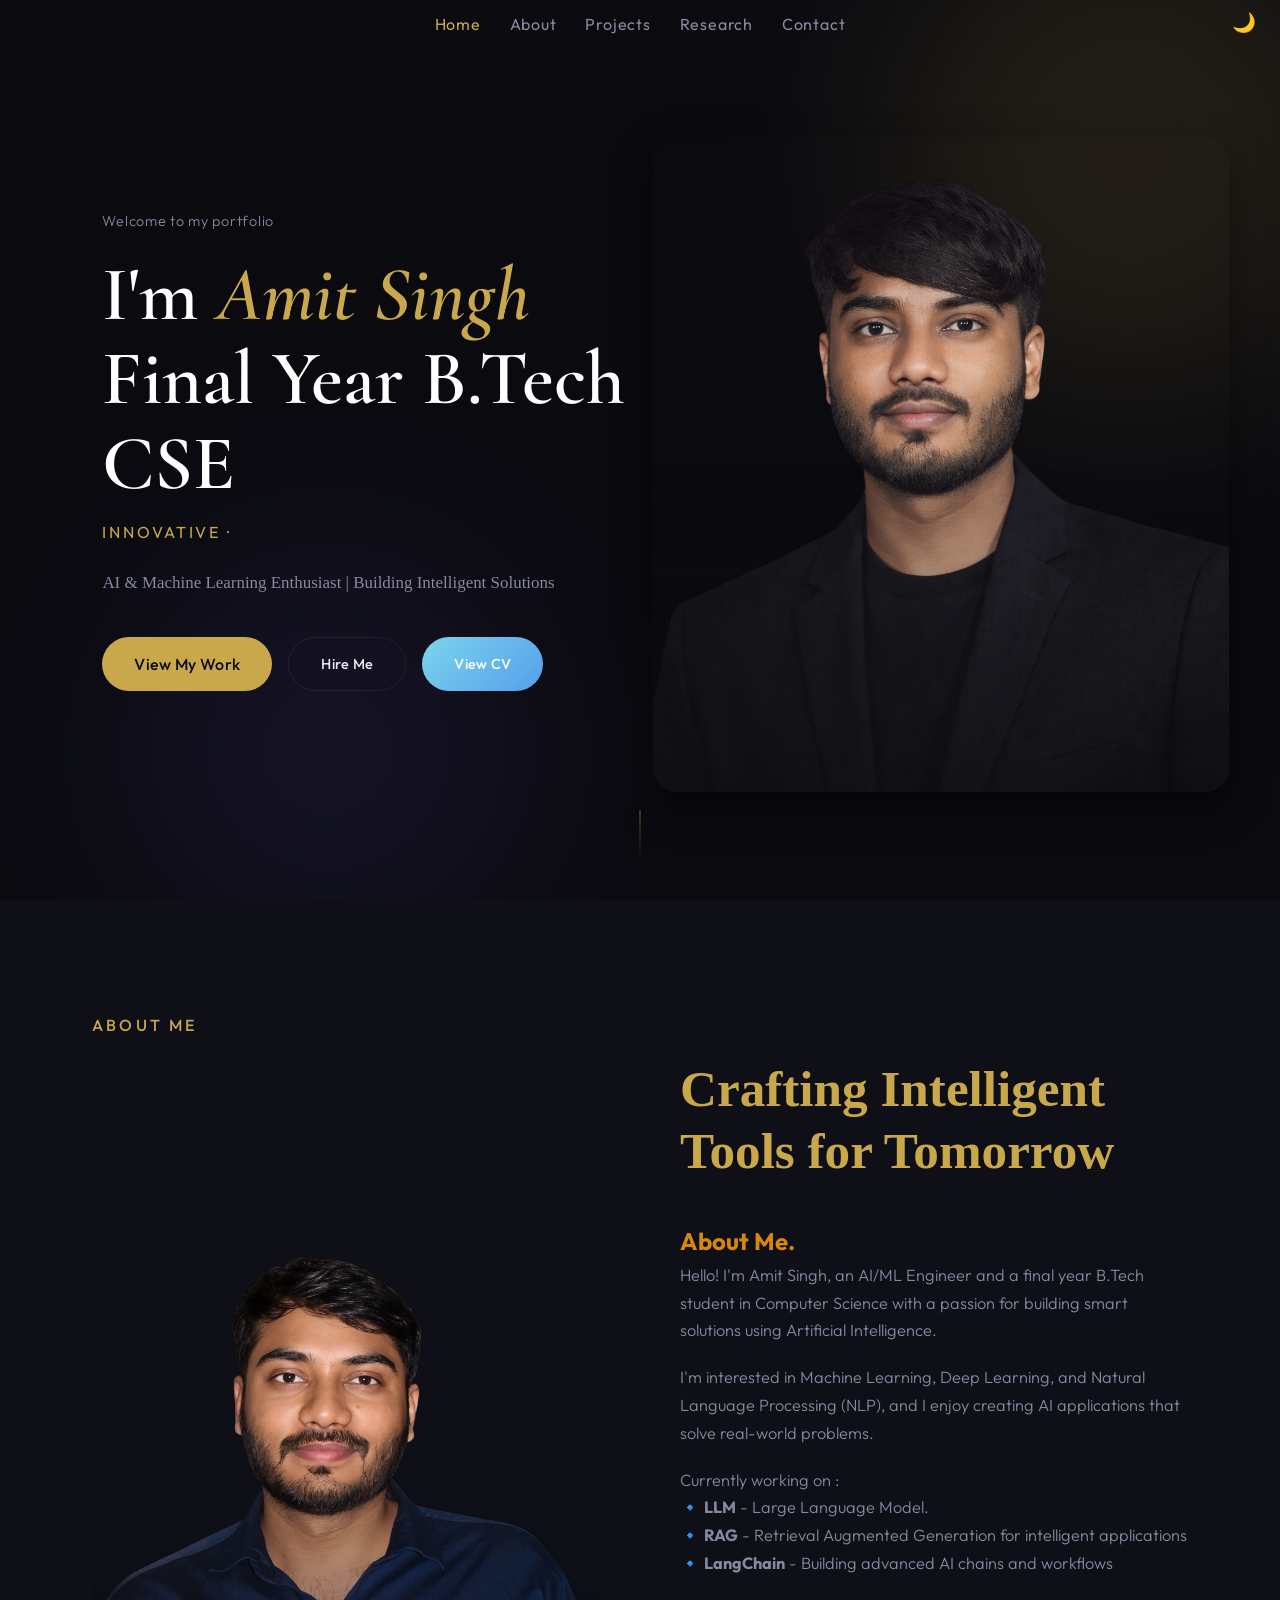
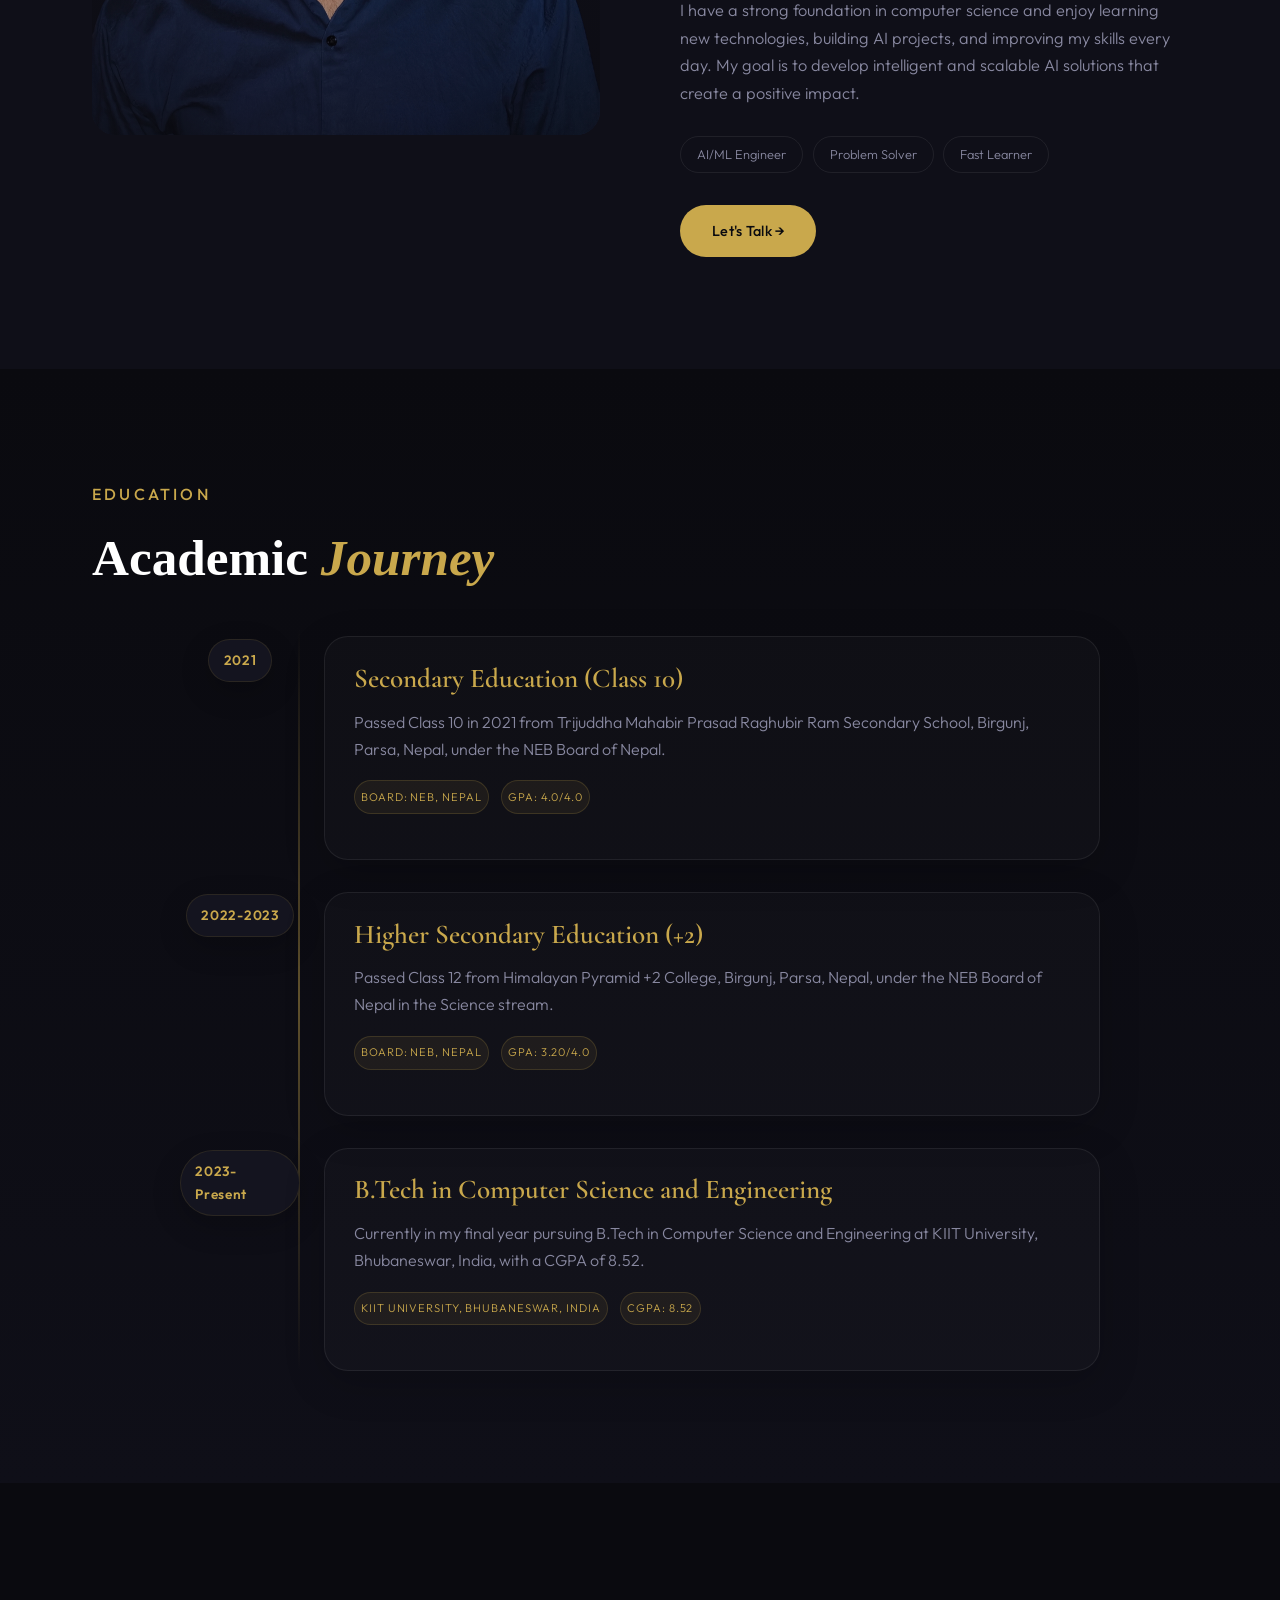
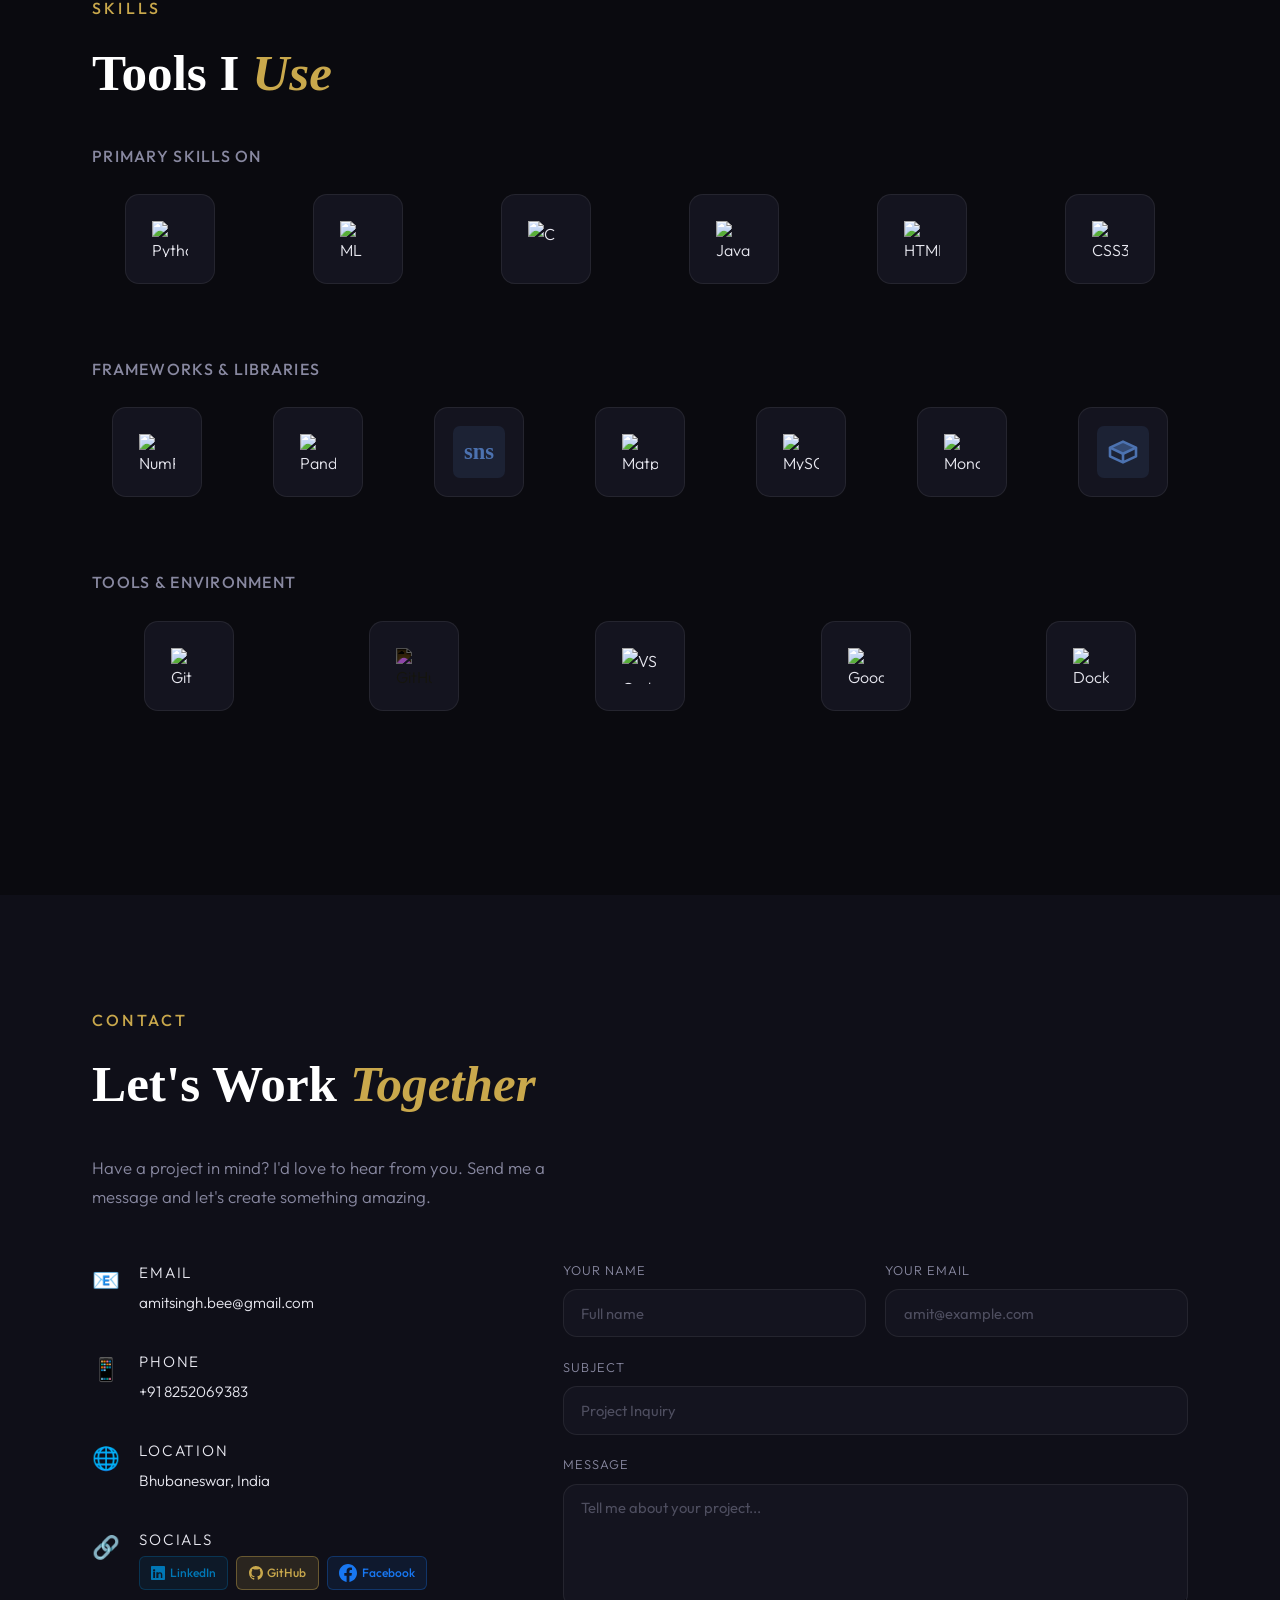
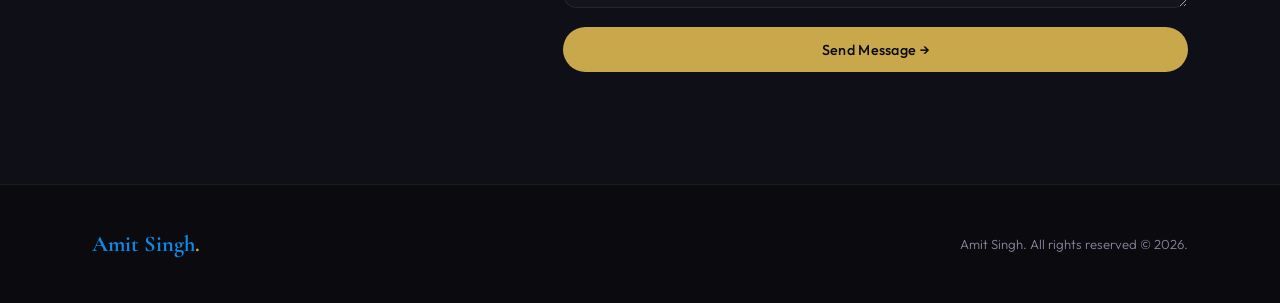
==== amit portfolio/index.html @ c9a2771e "first commit" ====
<!DOCTYPE html>
<html lang="en">

<head>
  <meta charset="UTF-8" />
  <meta name="viewport" content="width=device-width, initial-scale=1.0" />
  <title>Amit Singh — Portfolio</title>
  <link rel="stylesheet" href="style.css" />
  <link
    href="https://fonts.googleapis.com/css2?family=Cormorant+Garamond:wght@300;400;600;700&family=Outfit:wght@300;400;500;600&display=swap"
    rel="stylesheet" />
</head>

<body>

  <!-- ───── NAV ───── -->
  <nav class="nav" id="nav">
    <div class="container nav__container">

      <ul class="nav__links">
        <li><a href="#home">Home</a></li>
        <li class="nav__dropdown">
          <a href="#about">About</a>
          <ul class="nav__submenu">
            <li><a href="#about">About</a></li>
            <li><a href="#education">Education</a></li>
            <li><a href="#skills">Skills</a></li>
          </ul>
        </li>
        <li class="nav__dropdown">
          <a href="#projects">Projects</a>
          <ul class="nav__submenu">
            <li><a href="minor-projects.html">Minor Projects</a></li>
            <li><a href="major-projects.html">Major Projects</a></li>
          </ul>
        </li>
        <li class="nav__dropdown">
          <a href="research.html">Research</a>
          <ul class="nav__submenu">
            <li><a href="research.html">Research</a></li>
            <li><a href="certificate.html">Achievements</a></li>
          </ul>
        </li>
        <li><a href="#contact">Contact</a></li>
      </ul>
      <button class="theme-toggle" id="themeToggle" title="Toggle dark/light mode">🌙</button>
      <div class="nav__hamburger" id="hamburger">
        <span></span><span></span><span></span>
      </div>
    </div>
  </nav>

  <!-- ───── HERO ───── -->
  <section class="hero" id="home">
    <div class="hero__bg">
      <div class="orb orb--1"></div>
      <div class="orb orb--2"></div>
      <div class="grid-lines"></div>
    </div>
    <div class="hero__image-wrap">
      <div class="hero__image-frame">
        <img src="./assets/images/image1-Photoroom.png" alt="Amit Singh" class="hero__img" />
      </div>
    </div>
    <div class="hero__content">
      <p class="hero__eyebrow"> Welcome to my portfolio</p>
      <h1 class="hero__title">
        I'm <span class="highlight">Amit Singh</span><br />
        Final Year B.Tech CSE
      </h1>
      <p class="hero__sub">Designer · Developer</p>
      <p class="hero__desc">
        AI & Machine Learning Enthusiast | Building Intelligent Solutions
      </p>
      <div class="hero__actions">
        <button onclick="document.getElementById('workModal').style.display='flex'" class="btn btn--primary" style="font-family: inherit; font-size: 1rem;">View My Work</button>
        <a href="#contact" class="btn btn--outline">Hire Me</a>
        <button onclick="document.getElementById('cvModal').style.display='block'" class="btn btn--secondary">View
          CV</button>
      </div>
    </div>

    <a href="#about" class="scroll-hint">
      <span></span>
      <div class="scroll-line"></div>
    </a>
  </section>

  <!-- ───── ABOUT ───── -->
  <section class="about section" id="about">
    <div class="container">
      <div class="section-label">About Me</div>
      <div class="about__grid">
        <div class="about__visual">
          <div class="about__img-wrap">
            <img src="./assets/images/IMG_20260408_001430.jpg-Photoroom.png" alt="About" />
            <div class="about__img-overlay"></div>
          </div>
          <!-- <div class="about__exp-card">
            <span class="exp-num">5+</span>
            <span class="exp-text">Years of<br/>Experience</span>
          </div>-->
        </div>
        <div class="about__content">
          <h2 class="section-title" style="color: var(--gold);">Crafting Intelligent Tools for Tomorrow</em></h2>
          <h2 class="section-titles" style="color:rgb(215, 136, 10);">About Me.</h2>
          <p>Hello! I'm Amit Singh, an AI/ML Engineer and a final year B.Tech student in Computer Science with a passion for building smart
            solutions using Artificial Intelligence.
          </p>
          <p>I'm interested in Machine Learning, Deep Learning, and Natural Language Processing (NLP), and I enjoy
            creating AI applications that solve real-world problems.
          </p>
          <p>Currently working on :
            <br />🔹 <strong>LLM</strong> - Large Language Model.
            <br />🔹 <strong>RAG</strong> - Retrieval Augmented Generation for intelligent applications
            <br />🔹 <strong>LangChain</strong> - Building advanced AI chains and workflows
          </p>
          <p>I have a strong foundation in computer science and enjoy learning new technologies, building AI projects,
            and improving my skills every day. My goal is to develop intelligent and scalable AI solutions that create a
            positive impact.</p>
          <div class="about__tags">
            <span class="tag">AI/ML Engineer</span>
            <span class="tag">Problem Solver</span>
            <span class="tag">Fast Learner</span>
          </div>
          <a href="#contact" class="btn btn--primary">Let's Talk →</a>
        </div>
      </div>
    </div>
  </section>

  <!-- ───── EDUCATION ───── -->
  <section class="education section" id="education">
    <div class="container">
      <div class="section-label">Education</div>
      <h2 class="section-title">Academic <em>Journey</em></h2>
      <div class="education__timeline">
        <article class="education-item reveal">
          <div class="education-item__node">
            <span>2021</span>
          </div>
          <div class="education-card">
            <h3>Secondary Education (Class 10)</h3>
            <p>Passed Class 10 in 2021 from Trijuddha Mahabir Prasad Raghubir Ram Secondary School, Birgunj, Parsa,
              Nepal, under the NEB Board of Nepal.</p>
            <div class="education-card__meta">
              <span>Board: NEB, Nepal</span>
              <span>GPA: 4.0/4.0</span>
            </div>

          </div>
        </article>

        <article class="education-item reveal">
          <div class="education-item__node">
            <span>2022-2023</span>
          </div>
          <div class="education-card">
            <h3>Higher Secondary Education (+2)</h3>
            <p>Passed Class 12 from Himalayan Pyramid +2 College, Birgunj, Parsa, Nepal, under the NEB Board of Nepal in
              the Science stream.</p>
            <div class="education-card__meta">
              <span>Board: NEB, Nepal</span>
              <span>GPA: 3.20/4.0</span>
            </div>

          </div>
        </article>

        <article class="education-item reveal">
          <div class="education-item__node">
            <span>2023-Present</span>
          </div>
          <div class="education-card">
            <h3>B.Tech in Computer Science and Engineering</h3>
            <p>Currently in my final year pursuing B.Tech in Computer Science and Engineering at KIIT University, Bhubaneswar, India,
              with a CGPA of 8.52.</p>
            <div class="education-card__meta">
              <span>KIIT University, Bhubaneswar, India</span>
              <span>CGPA: 8.52</span>
            </div>

          </div>
        </article>
      </div>
    </div>
  </section>
  <!-- ───── SKILLS ───── -->
  <section class="skills section" id="skills">
    <div class="container">
      <div class="section-label">Skills</div>
      <h2 class="section-title tools-title">Tools I <em>Use</em></h2>

      <!-- PRIMARY SKILLS -->
      <div class="skills-block">
        <div class="skills-block__label">Primary Skills On</div>
        <div class="tools-grid">

          <div class="tool-icon-card" data-tooltip="Python">
            <img src="https://cdn.jsdelivr.net/gh/devicons/devicon/icons/python/python-original.svg" alt="Python" />
          </div>

          <div class="tool-icon-card" data-tooltip="Machine Learning">
            <img src="https://cdn.jsdelivr.net/gh/devicons/devicon/icons/tensorflow/tensorflow-original.svg" alt="ML" />
          </div>

          <div class="tool-icon-card" data-tooltip="C Language">
            <img src="https://cdn.jsdelivr.net/gh/devicons/devicon/icons/c/c-original.svg" alt="C" />
          </div>

          <div class="tool-icon-card" data-tooltip="Java">
            <img src="https://cdn.jsdelivr.net/gh/devicons/devicon/icons/java/java-original.svg" alt="Java" />
          </div>

          <div class="tool-icon-card" data-tooltip="HTML5">
            <img src="https://cdn.jsdelivr.net/gh/devicons/devicon/icons/html5/html5-original.svg" alt="HTML5" />
          </div>

          <div class="tool-icon-card" data-tooltip="CSS3">
            <img src="https://cdn.jsdelivr.net/gh/devicons/devicon/icons/css3/css3-original.svg" alt="CSS3" />
          </div>



        </div>
      </div>

      <!-- FRAMEWORKS -->
      <div class="skills-block">
        <div class="skills-block__label">Frameworks &amp; Libraries</div>
        <div class="tools-grid">

          <div class="tool-icon-card" data-tooltip="NumPy">
            <img src="https://cdn.jsdelivr.net/gh/devicons/devicon/icons/numpy/numpy-original.svg" alt="NumPy" />
          </div>

          <div class="tool-icon-card" data-tooltip="Pandas">
            <img src="https://cdn.jsdelivr.net/gh/devicons/devicon/icons/pandas/pandas-original.svg" alt="Pandas" />
          </div>

          <div class="tool-icon-card" data-tooltip="Seaborn">
            <svg viewBox="0 0 60 60" xmlns="http://www.w3.org/2000/svg" width="52" height="52">
              <rect width="60" height="60" rx="8" fill="#4c72b0" opacity="0.15" />
              <text x="50%" y="54%" dominant-baseline="middle" text-anchor="middle" font-size="26"
                font-family="Georgia,serif" fill="#4c72b0" font-weight="bold">sns</text>
            </svg>
          </div>

          <div class="tool-icon-card" data-tooltip="Matplotlib">
            <img src="https://upload.wikimedia.org/wikipedia/commons/8/84/Matplotlib_icon.svg" alt="Matplotlib" />
          </div>

          <div class="tool-icon-card" data-tooltip="MySQL">
            <img src="https://cdn.jsdelivr.net/gh/devicons/devicon/icons/mysql/mysql-original.svg" alt="MySQL" />
          </div>

          <div class="tool-icon-card" data-tooltip="MongoDB">
            <img src="https://cdn.jsdelivr.net/gh/devicons/devicon/icons/mongodb/mongodb-original.svg" alt="MongoDB" />
          </div>

          <div class="tool-icon-card" data-tooltip="Vector Database">
            <svg viewBox="0 0 60 60" xmlns="http://www.w3.org/2000/svg" width="52" height="52">
              <rect width="60" height="60" rx="8" fill="#4c72b0" opacity="0.15" />
              <path d="M30 18 L45 25 L30 32 L15 25 Z" fill="#4c72b0" opacity="0.5"/>
              <path d="M15 25 L15 35 L30 42 L45 35 L45 25 M30 32 L30 42" stroke="#4c72b0" stroke-width="3" fill="none" stroke-linejoin="round"/>
              <path d="M30 18 L45 25 L30 32 L15 25 Z" stroke="#4c72b0" stroke-width="3" fill="none" stroke-linejoin="round"/>
            </svg>
          </div>

        </div>
      </div>

      <!-- TOOLS -->
      <div class="skills-block">
        <div class="skills-block__label">Tools &amp; Environment</div>
        <div class="tools-grid">

          <div class="tool-icon-card" data-tooltip="Git">
            <img src="https://cdn.jsdelivr.net/gh/devicons/devicon/icons/git/git-original.svg" alt="Git" />
          </div>

          <div class="tool-icon-card" data-tooltip="GitHub">
            <img src="https://cdn.jsdelivr.net/gh/devicons/devicon/icons/github/github-original.svg" alt="GitHub"
              style="filter: invert(1) brightness(0.85);" />
          </div>

          <div class="tool-icon-card" data-tooltip="VS Code">
            <img src="https://cdn.jsdelivr.net/gh/devicons/devicon/icons/vscode/vscode-original.svg" alt="VS Code" />
          </div>

          <div class="tool-icon-card" data-tooltip="Google Colab">
            <img src="https://colab.research.google.com/img/colab_favicon.ico" alt="Google Colab" />
          </div>

          <div class="tool-icon-card" data-tooltip="Docker">
            <img src="https://cdn.jsdelivr.net/gh/devicons/devicon/icons/docker/docker-original.svg" alt="Docker" />
          </div>

        </div>
      </div>

    </div>
  </section>





  <!-- ───── CONTACT ───── -->
  <section class="contact section" id="contact">
    <div class="container">
      <div class="section-label">Contact</div>
      <h2 class="section-title">Let's Work <em>Together</em></h2>
      <p class="contact__desc">Have a project in mind? I'd love to hear from you. Send me a message and let's create
        something amazing.</p>
      <div class="contact__grid">
        <div class="contact__info">
          <div class="contact-item">
            <div class="contact-item__icon">📧</div>
            <div>
              <span class="contact-item__label">Email</span>
              <a href="mailto:amitsingh.bee@gmail.com">amitsingh.bee@gmail.com</a>
            </div>
          </div>
          <div class="contact-item">
            <div class="contact-item__icon">📱</div>
            <div>
              <span class="contact-item__label">Phone</span>
              <a href="tel:+918252069383">+91 8252069383</a>
            </div>
          </div>
          <div class="contact-item">
            <div class="contact-item__icon">🌐</div>
            <div>
              <span class="contact-item__label">Location</span>
              <span>Bhubaneswar, India</span>
            </div>
          </div>
          <div class="contact-item">
            <div class="contact-item__icon">🔗</div>
            <div>
              <span class="contact-item__label">Socials</span>
              <div class="socials" style="display: flex; gap: 0.5rem; flex-wrap: wrap;">
                <a href="https://www.linkedin.com/in/singhamit55" target="_blank"
                  style="display: inline-flex; align-items: center; gap: 0.3rem; padding: 0.35rem 0.7rem; background: rgba(0,119,181,0.1); border: 1px solid rgba(0,119,181,0.3); border-radius: 6px; text-decoration: none; color: #0077b5; transition: 0.3s; font-size: 0.75rem; font-weight: 500;">
                  <svg width="14" height="14" viewBox="0 0 24 24" fill="currentColor">
                    <path
                      d="M20.447 20.452h-3.554v-5.569c0-1.328-.475-2.236-1.986-2.236-1.081 0-1.722.731-2.004 1.438-.103.25-.129.599-.129.949v5.418h-3.554s.047-8.733 0-9.635h3.554v1.366c.427-.658 1.189-1.593 2.894-1.593 2.115 0 3.704 1.385 3.704 4.362v5.5zM5.337 8.855c-1.144 0-1.915-.759-1.915-1.71 0-.955.77-1.71 1.916-1.71 1.144 0 1.915.759 1.915 1.71 0 .955-.771 1.71-1.915 1.71zm1.6 11.597h-3.19V9.817h3.19v10.635zM22.225 0H1.771C.792 0 0 .774 0 1.729v20.542C0 23.227.792 24 1.771 24h20.451C23.2 24 24 23.227 24 22.271V1.729C24 .774 23.2 0 22.225 0z" />
                  </svg>
                  LinkedIn
                </a>
                <a href="https://github.com/singhamit55" target="_blank"
                  style="display: inline-flex; align-items: center; gap: 0.3rem; padding: 0.35rem 0.7rem; background: rgba(201,168,76,0.15); border: 1px solid rgba(201,168,76,0.4); border-radius: 6px; text-decoration: none; color: #c9a84c; transition: 0.3s; font-size: 0.75rem; font-weight: 500;">
                  <svg width="14" height="14" viewBox="0 0 24 24" fill="currentColor">
                    <path
                      d="M12 0c-6.626 0-12 5.373-12 12 0 5.302 3.438 9.8 8.207 11.387.599.111.793-.261.793-.577v-2.234c-3.338.726-4.033-1.416-4.033-1.416-.546-1.387-1.333-1.756-1.333-1.756-1.089-.745.083-.729.083-.729 1.205.084 1.839 1.237 1.839 1.237 1.07 1.834 2.807 1.304 3.492.997.107-.775.418-1.305.762-1.604-2.665-.305-5.467-1.334-5.467-5.931 0-1.311.469-2.381 1.236-3.221-.124-.303-.535-1.524.117-3.176 0 0 1.008-.322 3.301 1.23.957-.266 1.983-.399 3.003-.404 1.02.005 2.047.138 3.006.404 2.291-1.552 3.297-1.23 3.297-1.23.653 1.653.242 2.874.118 3.176.77.84 1.235 1.911 1.235 3.221 0 4.609-2.807 5.624-5.479 5.921.43.372.823 1.102.823 2.222v 3.293c0 .319.192.694.801.576 4.765-1.589 8.199-6.086 8.199-11.386 0-6.627-5.373-12-12-12z" />
                  </svg>
                  GitHub
                </a>
                <a href="https://www.facebook.com/me.singhamit55?rdid=alY0Vua8e0Ipt1TX&share_url=https%3A%2F"
                  target="_blank"
                  style="display: inline-flex; align-items: center; gap: 0.3rem; padding: 0.35rem 0.7rem; background: rgba(24,119,242,0.1); border: 1px solid rgba(24,119,242,0.3); border-radius: 6px; text-decoration: none; color: #1877f2; transition: 0.3s; font-size: 0.75rem; font-weight: 500;">
                  <svg width="18" height="18" viewBox="0 0 24 24" fill="currentColor">
                    <path
                      d="M24 12.073c0-6.627-5.373-12-12-12s-12 5.373-12 12c0 5.99 4.388 10.954 10.125 11.854v-8.385H7.078v-3.47h3.047V9.43c0-3.007 1.792-4.669 4.533-4.669 1.312 0 2.686.235 2.686.235v2.953H15.83c-1.491 0-1.956.925-1.956 1.874v2.25h3.328l-.532 3.47h-2.796v8.385C19.612 23.027 24 18.062 24 12.073z" />
                  </svg>
                  Facebook
                </a>
              </div>
            </div>
          </div>
        </div>
        <form class="contact__form" id="contactForm">
          <div class="form-row">
            <div class="form-group">
              <label for="name">Your Name</label>
              <input type="text" id="name" name="name" placeholder="Full name" required />
            </div>
            <div class="form-group">
              <label for="email">Your Email</label>
              <input type="email" id="email" name="email" placeholder="amit@example.com" required />
            </div>
          </div>
          <div class="form-group">
            <label for="subject">Subject</label>
            <input type="text" id="subject" name="subject" placeholder="Project Inquiry" />
          </div>
          <div class="form-group">
            <label for="message">Message</label>
            <textarea id="message" name="message" rows="5" placeholder="Tell me about your project..."
              required></textarea>
          </div>
          <button type="submit" class="btn btn--primary btn--full">Send Message →</button>
          <input type="hidden" name="to_email" value="amitsingh.bee@gmail.com" />
          <input type="hidden" name="to_name" value="Amit Singh" />
          <div id="formSuccess" class="form-success" style="display:none">✅ Message sent! I'll get back to you soon.
          </div>
        </form>
      </div>
    </div>
  </section>

  <!-- ───── FOOTER ───── -->
  <footer class="footer">
    <div class="container footer__inner">
      <div class="footer__logo">Amit Singh<span class="dot">.</span></div>
      <p>Amit Singh. All rights reserved © 2026.</p>

    </div>
  </footer>



  <!-- ───── CV MODAL ───── -->
  <div id="cvModal"
    style="display:none; position:fixed; z-index:9999; left:0; top:0; width:100%; height:100%; background-color:rgba(0,0,0,0.8);">
    <div
      style="position:relative; margin:auto; width:90%; max-width:900px; height:90%; top:5%; background-color:white; border-radius:12px; box-shadow:0 10px 50px rgba(0,0,0,0.3);">
      <div
        style="display:flex; justify-content:space-between; align-items:center; padding:20px; border-bottom:1px solid #eee;">
        <h2 style="margin:0; font-size:24px; color:#0e0e14;">Amit Singh - CV</h2>
        <div style="display:flex; gap:10px; align-items:center;">
          <a href="assets/cv/Amit%20(updated%20cv).pdf" download="Amit_Singh_CV.pdf"
            style="padding:10px 20px; background:#ff6b9d; color:white; border:none; border-radius:6px; cursor:pointer; text-decoration:none; font-weight:600;">⬇️
            Download CV</a>
          <span onclick="document.getElementById('cvModal').style.display='none'"
            style="cursor:pointer; font-size:28px; font-weight:bold; color:#999; transition:color 0.3s; line-height:1;">×</span>
        </div>
      </div>
      <iframe src="assets/cv/Amit%20(updated%20cv).pdf"
        style="width:100%; height:calc(100% - 70px); border:none; border-radius:0 0 12px 12px;"></iframe>
    </div>
  </div>

  <!-- ───── MARKSHEET MODAL ───── -->
  <div id="marksheetModal"
    style="display:none; position:fixed; z-index:9999; left:0; top:0; width:100%; height:100%; background-color:rgba(0,0,0,0.8);">
    <div
      style="position:relative; margin:auto; width:90%; max-width:900px; height:90%; top:5%; background-color:white; border-radius:12px; box-shadow:0 10px 50px rgba(0,0,0,0.3); overflow:hidden;">
      <div
        style="display:flex; justify-content:space-between; align-items:center; padding:20px; border-bottom:1px solid #eee; position:relative;">
        <h2 id="marksheetModalTitle" style="margin:0; font-size:24px; color:#0e0e14;">Marksheet PDF</h2>
        <div style="display:flex; gap:10px; align-items:center;">
          <a id="marksheetDownload" href="assets/cv/Amit%20(updated%20cv).pdf" download="Marksheet.pdf"
            style="padding:10px 20px; background:#ff6b9d; color:white; border:none; border-radius:6px; cursor:pointer; text-decoration:none; font-weight:600;">⬇️
            Download</a>
          <span onclick="document.getElementById('marksheetModal').style.display='none'"
            style="cursor:pointer; font-size:28px; font-weight:bold; color:#999; transition:color 0.3s; line-height:1;">×</span>
        </div>
      </div>
      <iframe id="marksheetFrame" src="assets/cv/Amit%20(updated%20cv).pdf"
        style="width:100%; height:calc(100% - 70px); border:none; border-radius:0 0 12px 12px;"></iframe>
    </div>
  </div>

  <!-- ───── WORK MODAL ───── -->
  <div id="workModal"
    style="display:none; position:fixed; z-index:9999; left:0; top:0; width:100%; height:100%; background-color:rgba(0,0,0,0.8); align-items:center; justify-content:center;">
    <div style="background:var(--bg2); border: 1px solid var(--border); border-radius:12px; padding: 2.5rem 2rem; width: 90%; max-width: 350px; text-align: center; position: relative; box-shadow: 0 15px 40px rgba(0,0,0,0.5);">
      <span onclick="document.getElementById('workModal').style.display='none'" style="position:absolute; top: 10px; right: 20px; font-size: 28px; cursor: pointer; color: var(--text-muted); transition: 0.3s;" onmouseover="this.style.color='var(--gold)'" onmouseout="this.style.color='var(--text-muted)'">&times;</span>
      <h3 style="margin-bottom: 1.5rem; font-size: 1.5rem; color: var(--text);">Select a Category</h3>
      <a href="major-projects.html" class="btn btn--outline" style="display:block; margin-bottom: 1rem; width: 100%;">🚀 Major Projects</a>
      <a href="minor-projects.html" class="btn btn--outline" style="display:block; margin-bottom: 1rem; width: 100%;">⚡ Minor Projects</a>
      <a href="research.html" class="btn btn--outline" style="display:block; width: 100%;">🔬 Research</a>
    </div>
  </div>

  <script src="script.js"></script>
</body>

</html>
---- amit portfolio/style.css ----
/* ═══════════════════════════════════════
   PORTFOLIO — DARK MODERN
   style.css
═══════════════════════════════════════ */

/* ── VARIABLES ── */
:root {
  --bg: #0a0a0f;
  --bg2: #0f0f18;
  --bg3: #14141f;
  --hero-frame-bg: linear-gradient(180deg, var(--bg), var(--bg2));
  --border: rgba(255, 255, 255, 0.07);
  --gold: #c9a84c;
  --gold-lt: #e8c96e;
  --text: #e8e8f0;
  --text-muted: #8888a0;
  --white: #ffffff;
  --radius: 14px;
  --radius-lg: 24px;
  --font-head: 'Cormorant Garamond', serif;
  --font-body: 'Outfit', sans-serif;
  --transition: 0.3s cubic-bezier(0.4, 0, 0.2, 1);
}

/* ── LIGHT MODE VARIABLES ── */
body.light-mode {
  --bg: #ffffff;
  --bg2: #f9f9fb;
  --bg3: #f7f7f9;
  --border: rgba(0, 0, 0, 0.12);
  --gold: #db770d;
  --gold-lt: #cd5b0a;
  --text: #1a1a24;
  --text-muted: #09090b;
  --white: #010111;
}

/* ── RESET ── */
*,
*::before,
*::after {
  box-sizing: border-box;
  margin: 0;
  padding: 0;
}

html {
  scroll-behavior: smooth;
  font-size: 16px;
}

body {
  background: var(--bg);
  color: var(--text);
  font-family: var(--font-body);
  font-weight: 300;
  line-height: 1.7;
  overflow-x: hidden;
  transition: background 0.4s ease, color 0.4s ease;
}

a {
  color: inherit;
  text-decoration: none;
}

img {
  max-width: 100%;
  display: block;
}

ul {
  list-style: none;
}

input,
textarea,
button {
  font-family: var(--font-body);
}

/* ── CONTAINER ── */
.container {
  max-width: 1160px;
  margin: 0 auto;
  padding: 0 2rem;
}

/* ── SECTION BASICS ── */
.section {
  padding: 7rem 0;
}

.section-label {
  font-size: 1rem;
  font-weight: 500;
  letter-spacing: 0.2em;
  text-transform: uppercase;
  color: var(--gold);
  margin-bottom: 1.2rem;
}

.section-title {
  font-family: 'Times New Roman', serif;
  font-size: clamp(2.2rem, 4vw, 3.4rem);
  font-weight: 600;
  line-height: 1.2;
  color: var(--white);
  margin-bottom: 2.5rem;
}

.section-title em {
  font-style: italic;
  color: var(--gold);
}

/* ── THEME TOGGLE ── */
.theme-toggle {
  background: none;
  border: none;
  color: var(--text);
  width: auto;
  height: auto;
  font-size: 1.2rem;
  cursor: pointer;
  transition: var(--transition);
  display: flex;
  align-items: center;
  justify-content: center;
  position: absolute;
  right: 1.5rem;
  z-index: 100;
  padding: 0;
  pointer-events: auto;
}

.theme-toggle:hover {
  color: var(--gold);
}

/* ── BUTTONS ── */
.btn {
  display: inline-flex;
  align-items: center;
  gap: 0.5rem;
  padding: 0.85rem 2rem;
  border-radius: 50px;
  font-size: 0.9rem;
  font-weight: 500;
  cursor: pointer;
  transition: var(--transition);
  letter-spacing: 0.02em;
  border: none;
}

.btn--primary {
  background: var(--gold);
  color: var(--bg);
}

.btn--primary:hover {
  background: var(--gold-lt);
  transform: translateY(-2px);
  box-shadow: 0 8px 30px rgba(201, 168, 76, 0.3);
}

body.light-mode .btn--primary {
  color: #1a1a24;
}

.btn--outline {
  background: transparent;
  color: var(--text);
  border: 1px solid var(--border);
}

.btn--outline:hover {
  border-color: var(--gold);
  color: var(--gold);
}

.btn--secondary {
  background: linear-gradient(135deg, #7bd5ed 0%, #569eea 100%);
  color: white;
}

.btn--secondary:hover {
  transform: translateY(-2px);
  box-shadow: 0 8px 30px rgba(19, 166, 161, 0.4);
}

.btn--full {
  width: 100%;
  justify-content: center;
}

/* ── SOCIAL LINKS HOVER ── */
.socials a {
  cursor: pointer;
  transition: var(--transition);
}

.socials a:hover {
  transform: translateY(-2px);
  box-shadow: 0 4px 12px rgba(0, 0, 0, 0.2);
  opacity: 0.9;
}


/* ═══════════════════════════════════════
   NAV
═══════════════════════════════════════ */
.nav {
  position: fixed;
  top: 3px;
  left: 0;
  right: 0;
  z-index: 1000;
  display: block;
  padding: 3px;
  background: transparent;
  transition: background 0.4s, box-shadow 0.4s, backdrop-filter 0.4s, opacity 0.35s ease, transform 0.35s ease;
  opacity: 0;
  transform: translateY(-110%);
  pointer-events: none;
}

.nav.scrolled {
  background: transparent;
}

.nav.nav--visible {
  opacity: 1;
  transform: translateY(0);
  pointer-events: auto;
}

.nav__container {
  display: flex;
  align-items: center;
  justify-content: center;
  width: 100%;
  gap: 1rem;
}

.nav__links {
  padding-top: 5px;
  display: flex;
  gap: 1.8rem;
}

.nav__links.mobile-open {
  flex-direction: column;
  position: absolute;
  top: 70px;
  right: 1.5rem;
  background: var(--bg2);
  /* Solid background instead of transparent blur */
  backdrop-filter: none;
  /* Removed blur */
  border: 1px solid var(--border);
  border-radius: 12px;
  padding: 1rem 1.5rem;
  z-index: 999;
  gap: 1rem;
}

body.light-mode .nav__links.mobile-open {
  background: transparent;
}

.nav__links a {
  font-size: 1rem;
  font-weight: 400;
  color: var(--text-muted);
  transition: color var(--transition);
  letter-spacing: 0.05em;
}

.nav__links a:hover {
  color: var(--gold);
}

.nav__dropdown {
  position: relative;
}

.nav__submenu {
  position: absolute;
  top: calc(100% + 0.65rem);
  left: 0;
  visibility: hidden;
  opacity: 0;
  transition: opacity 0.3s ease, visibility 0s linear 1s;
  min-width: 180px;
  padding: 0.45rem;
  border-radius: 10px;
  background: transparent;
  border: none;
  box-shadow: none;
  z-index: 1001;
}

.nav__submenu::before {
  content: '';
  position: absolute;
  top: -1.5rem;
  left: 0;
  width: 100%;
  height: 1.5rem;
}

.nav__submenu li {
  width: 100%;
}

.nav__submenu a {
  display: block;
  padding: 0.45rem 0.7rem;
  border-radius: 8px;
  color: var(--text);
  /* Makes submenu items much brighter and easily visible */
}

.nav__submenu a:hover {
  background: rgba(201, 168, 76, 0.14);
}

.nav__dropdown:hover .nav__submenu,
.nav__dropdown:focus-within .nav__submenu {
  visibility: visible;
  opacity: 1;
  transition: opacity 0.3s ease, visibility 0s linear 0s;
}

body.light-mode .nav__submenu {
  background: transparent;
  border: none;
  box-shadow: none;
}

.nav__cta {
  padding: 0.55rem 1.4rem;
  border-radius: 50px;
  background: transparent;
  border: 1px solid var(--gold);
  color: var(--gold);
  font-size: 0.85rem;
  cursor: pointer;
  transition: var(--transition);
}

.nav__cta:hover {
  background: var(--gold);
  color: var(--bg);
}

.nav__hamburger {
  display: none;
  flex-direction: column;
  gap: 5px;
  cursor: pointer;
  z-index: 101;
  background: none;
  border: none;
  padding: 0;
  position: relative;
  pointer-events: auto;
  transition: var(--transition);
}

.nav__hamburger:hover {
  opacity: 0.7;
}

.nav__hamburger span {
  display: block;
  width: 24px;
  height: 2px;
  background: var(--text);
  border-radius: 2px;
  transition: var(--transition);
}

.dot {
  color: var(--gold);
}


/* ═══════════════════════════════════════
   HERO
═══════════════════════════════════════ */
.hero {
  min-height: 100vh;
  display: flex;
  align-items: center;
  justify-content: space-between;
  padding: 7rem 8% 0;
  position: relative;
  overflow: hidden;
  gap: 2rem;
  width: 100%;
  margin: 0 auto;
  isolation: isolate;
}

.hero::before {
  display: none;
}

body.light-mode .hero::before {
  background: none;
}

.hero__bg {
  position: absolute;
  inset: 0;
  pointer-events: none;
  overflow: hidden;
  z-index: 1;
}

.orb {
  position: absolute;
  border-radius: 50%;
  filter: blur(100px);
  opacity: 0.12;
}

.orb--1 {
  width: 500px;
  height: 500px;
  background: var(--gold);
  top: -100px;
  right: -100px;
  animation: orb-float 8s ease-in-out infinite;
}

.orb--2 {
  width: 400px;
  height: 400px;
  background: #6a5acd;
  bottom: -50px;
  left: 10%;
  animation: orb-float 10s ease-in-out infinite reverse;
}

@keyframes orb-float {

  0%,
  100% {
    transform: translate(0, 0);
  }

  50% {
    transform: translate(30px, -30px);
  }
}

.hero__content {
  flex: 0 0 50%;
  max-width: 50%;
  position: relative;
  z-index: 10;
  animation: fade-up 0.9s ease both;
  text-align: left;
  display: flex;
  flex-direction: column;
  align-items: flex-start;
  padding-bottom: 4rem;
}

.hero__eyebrow {
  font-size: 0.9rem;
  color: var(--text-muted);
  margin-bottom: 1.2rem;
  letter-spacing: 0.05em;
}

.hero__title {
  font-family: var(--font-head);
  font-size: clamp(3rem, 6vw, 5.5rem);
  font-weight: 600;
  line-height: 1.1;
  color: var(--white);
  margin-bottom: 0.8rem;
}

.hero__title .highlight {
  color: var(--gold);
  font-style: italic;
}

.hero__sub {
  font-size: 1rem;
  color: var(--gold);
  letter-spacing: 0.18em;
  text-transform: uppercase;
  font-weight: 400;
  margin-bottom: 1.4rem;
}

.hero__desc {
  font-family: 'Times New Roman', serif;
  font-size: 1.06rem;
  color: var(--text-muted);
  max-width: 480px;
  margin: 0 0 2.4rem 0;
  line-height: 1.8;
}

.hero__actions {
  display: flex;
  gap: 1rem;
  flex-wrap: wrap;
  margin-bottom: 3rem;
  justify-content: flex-start;
}

.hero__stats {
  display: flex;
  align-items: center;
  gap: 1.5rem;
}

.stat {
  text-align: center;
}

.stat__num {
  display: block;
  font-family: var(--font-head);
  font-size: 1.8rem;
  font-weight: 700;
  color: var(--white);
  line-height: 1;
}

.stat__label {
  font-size: 0.75rem;
  color: var(--text-muted);
  text-transform: uppercase;
  letter-spacing: 0.1em;
}

.stat__divider {
  width: 1px;
  height: 36px;
  background: var(--border);
}

.hero__image-wrap {
  position: absolute;
  right: 4%;
  bottom: 12%;
  width: 45%;
  height: 90vh;
  z-index: 1;
  animation: fade-up 0.9s 0.2s ease both;
  pointer-events: none;
  display: flex;
  justify-content: flex-end;
  align-items: flex-end;
}

.hero__image-frame {
  display: inline-block;
  position: relative;
  border-radius: 24px;
  overflow: hidden;
  box-shadow: 0 15px 40px rgba(0, 0, 0, 0.4);
}

.hero__image-frame::after {
  content: '';
  position: absolute;
  inset: 0;
  background: linear-gradient(to top, rgba(10, 10, 15, 0.6), transparent 50%);
  pointer-events: none;
}

body.light-mode .hero__image-frame::after {
  background: linear-gradient(to top, rgba(26, 26, 36, 0.4), transparent 50%);
}

.hero__img {
  max-width: 100%;
  height: auto;
  max-height: 85vh;
  object-fit: contain;
  display: block;
  pointer-events: auto;
  transition: transform 0.6s ease;
}

.hero__img:hover {
  transform: scale(1.04);
}

.hero__badge {
  position: absolute;
  bottom: -1rem;
  left: 50%;
  transform: translateX(-50%);
  background: var(--bg3);
  border: 1px solid var(--border);
  border-radius: 50px;
  padding: 0.55rem 1.2rem;
  font-size: 0.82rem;
  white-space: nowrap;
  display: flex;
  align-items: center;
  gap: 0.6rem;
  box-shadow: 0 8px 32px rgba(0, 0, 0, 0.4);
}

.badge-dot {
  width: 8px;
  height: 8px;
  background: #4ade80;
  border-radius: 50%;
  animation: pulse-dot 2s infinite;
}

@keyframes pulse-dot {

  0%,
  100% {
    box-shadow: 0 0 0 0 rgba(74, 222, 128, 0.4);
  }

  50% {
    box-shadow: 0 0 0 6px rgba(74, 222, 128, 0);
  }
}

.scroll-hint {
  position: absolute;
  bottom: 2.5rem;
  left: 50%;
  transform: translateX(-50%);
  display: flex;
  flex-direction: column;
  align-items: center;
  gap: 0.5rem;
  font-size: 0.7rem;
  letter-spacing: 0.15em;
  text-transform: uppercase;
  color: var(--text-muted);
  opacity: 0.6;
}

.scroll-line {
  width: 1px;
  height: 50px;
  background: linear-gradient(to bottom, var(--gold), transparent);
  animation: scroll-down 1.5s ease-in-out infinite;
}

@keyframes scroll-down {
  0% {
    transform: scaleY(0);
    transform-origin: top;
  }

  50% {
    transform: scaleY(1);
    transform-origin: top;
  }

  51% {
    transform: scaleY(1);
    transform-origin: bottom;
  }

  100% {
    transform: scaleY(0);
    transform-origin: bottom;
  }
}


/* ═══════════════════════════════════════
   ABOUT
═══════════════════════════════════════ */
.about {
  background: var(--bg2);
}

.about__grid {
  display: grid;
  grid-template-columns: 1fr 1fr;
  gap: 5rem;
  align-items: center;
}

.about__visual {
  position: relative;
}

.about__img-wrap {
  position: relative;
  border-radius: var(--radius-lg);
  overflow: hidden;
}

.about__img-wrap img {
  width: 100%;
  height: 600px;
  object-fit: cover;
  object-position: top center;
  /* Prevents head from cropping by anchoring to the top */
  margin-bottom: -45px;
  /* Pulls the bottom border up to hide the transparent gap in the PNG file */
  display: block;
  transition: transform 0.6s ease;
  align-self: center;
}

.about__img-wrap:hover img {
  transform: scale(1.04);
}

.about__img-overlay {
  position: absolute;
  inset: 0;
  background: linear-gradient(to top, rgba(10, 10, 15, 0.6), transparent 50%);
}

body.light-mode .about__img-overlay {
  background: linear-gradient(to top, rgba(26, 26, 36, 0.4), transparent 50%);
}

.about__exp-card {
  position: absolute;
  bottom: -1.5rem;
  right: -1.5rem;
  background: var(--gold);
  color: var(--bg);
  padding: 1.5rem 2rem;
  border-radius: var(--radius);
  text-align: center;
  box-shadow: 0 16px 40px rgba(201, 168, 76, 0.25);
}

body.light-mode .about__exp-card {
  color: #1a1a24;
}

.exp-num {
  display: block;
  font-family: var(--font-head);
  font-size: 2.5rem;
  font-weight: 700;
  line-height: 1;
}

.exp-text {
  font-size: 0.75rem;
  font-weight: 500;
  text-transform: uppercase;
  letter-spacing: 0.08em;
  line-height: 1.4;
  opacity: 0.8;
}

.about__content p {
  color: var(--text-muted);
  font-size: 1.02rem;
  margin-bottom: 1.2rem;
}

.about__tags {
  display: flex;
  flex-wrap: wrap;
  gap: 0.6rem;
  margin: 1.8rem 0 2rem;
}

.tag {
  padding: 0.4rem 1rem;
  border: 1px solid var(--border);
  border-radius: 50px;
  font-size: 0.8rem;
  color: var(--text-muted);
  transition: var(--transition);
}

.tag:hover {
  border-color: var(--gold);
  color: var(--gold);
}


/* ═══════════════════════════════════════
   EDUCATION / TIMELINE
═══════════════════════════════════════ */
.education {
  position: relative;
  background: linear-gradient(180deg, var(--bg) 0%, var(--bg2) 100%);
}

.education__timeline {
  position: relative;
  max-width: 920px;
  margin: 0 auto;
  padding-top: 0.5rem;
}

.education__timeline::before {
  content: '';
  position: absolute;
  left: 118px;
  top: 0;
  bottom: 0;
  width: 2px;
  background: linear-gradient(to bottom, transparent, rgba(201, 168, 76, 0.45), transparent);
}

.education-item {
  display: grid;
  grid-template-columns: 120px minmax(0, 1fr);
  gap: 1.5rem;
  align-items: start;
  position: relative;
  margin-bottom: 2rem;
}

.education-item:last-child {
  margin-bottom: 0;
}

.education-item__node {
  position: relative;
  display: flex;
  justify-content: center;
  padding-top: 0.15rem;
}

.education-item__node::before {
  display: none;
}

.education-item__node span {
  display: inline-flex;
  align-items: center;
  justify-content: center;
  min-width: 9px;
  padding: 0.55rem 0.9rem;
  border-radius: 999px;
  background: var(--bg3);
  border: 1px solid rgba(147, 123, 54, 0.18);
  color: var(--gold);
  font-size: 0.85rem;
  font-weight: 600;
  letter-spacing: 0.05em;
  box-shadow: 0 10px 30px rgba(0, 0, 0, 0.2);
}

.education-card {
  position: relative;
  overflow: hidden;
  background: rgba(255, 255, 255, 0.02);
  border: 1px solid var(--border);
  border-radius: var(--radius-lg);
  padding: 1.6rem 1.8rem;
  box-shadow: 0 12px 40px rgba(0, 0, 0, 0.18);
  transition: var(--transition);
}

.education-card::before {
  content: '';
  position: absolute;
  inset: 0 auto 0 0;
  width: 4px;
  background: linear-gradient(to bottom, var(--gold-lt-gold), transparent);
}

.education-card:hover {
  transform: translateY(-4px);
  border-color: rgba(201, 168, 76, 0.25);
  box-shadow: 0 18px 50px rgba(0, 0, 0, 0.28);
}

.education-card h3 {
  font-family: var(--font-head);
  font-size: 1.7rem;
  font-weight: 600;
  line-height: 1.2;
  color: var(--gold);
  margin-bottom: 0.8rem;
}

.education-card p {
  color: var(--text-muted);
  margin-bottom: 1.1rem;
}

.education-card__meta {
  display: flex;
  flex-wrap: wrap;
  gap: 0.75rem;
  margin-bottom: 1.2rem;
}

.education-card__meta span {
  display: inline-flex;
  align-items: center;
  padding: 0.4rem;
  border-radius: 99px;
  border: 1px solid rgba(201, 168, 76, 0.18);
  background: rgba(201, 168, 76, 0.08);
  color: var(--gold);
  font-size: 0.7rem;
  letter-spacing: 0.08em;
  text-transform: uppercase;
}

.education-card__meta .marksheet-link {
  display: inline-flex;
  align-items: center;
  justify-content: center;
  padding: 0.5rem 0.95rem;
  border-radius: 999px;
  border: none;
  background: linear-gradient(90deg, rgba(255, 193, 7, 0.12), rgba(201, 168, 76, 0.14));
  color: #fff;
  background-color: var(--gold);
  color: var(--bg);
  font-size: 0.82rem;
  letter-spacing: 0.04em;
  text-transform: none;
  text-decoration: none;
  font-weight: 700;
  box-shadow: 0 8px 20px rgba(201, 168, 76, 0.18);
}

.education-card__meta .view-marksheet-btn {
  min-width: 132px;
}

.education-card__meta .marksheet-link:hover {
  transform: translateY(-2px);
  background-color: var(--gold-lt);
  box-shadow: 0 12px 28px rgba(201, 168, 76, 0.22);
}

body.light-mode .education-card__meta .marksheet-link {
  background-color: var(--gold);
  color: #1a1a24;
}

.certificate-btn {
  border: 1px solid rgba(201, 168, 76, 0.18);
  background: transparent;
  color: var(--gold);
  padding: 0.65rem 1rem;
  border-radius: 999px;
  font-size: 0.9rem;
  font-weight: 600;
  cursor: pointer;
  transition: var(--transition);
  box-shadow: none;
}

body.light-mode .certificate-btn {
  color: #1a1a24;
}

.certificate-btn:hover {
  transform: translateY(-2px);
  background: rgba(201, 168, 76, 0.08);
  box-shadow: 0 8px 20px rgba(201, 168, 76, 0.12);
}


/* ═══════════════════════════════════════
   SKILLS
═══════════════════════════════════════ */
.skills__grid {
  display: grid;
  grid-template-columns: repeat(3, 1fr);
  gap: 1.5rem;
}

.skill-card {
  background: var(--bg3);
  border: 1px solid var(--border);
  border-radius: var(--radius);
  padding: 2rem;
  transition: var(--transition);
  position: relative;
  overflow: hidden;
}

.skill-card::before {
  content: '';
  position: absolute;
  top: 0;
  left: 0;
  right: 0;
  height: 2px;
  background: linear-gradient(90deg, var(--gold), transparent);
  transform: scaleX(0);
  transform-origin: left;
  transition: transform 0.4s ease;
}

.skill-card:hover {
  border-color: rgba(201, 168, 76, 0.2);
  transform: translateY(-4px);
  box-shadow: 0 12px 40px rgba(0, 0, 0, 0.4);
}

.skill-card:hover::before {
  transform: scaleX(1);
}

.skill-card__icon {
  font-size: 2rem;
  margin-bottom: 1rem;
}

.skill-card h3 {
  font-family: var(--font-head);
  font-size: 1.3rem;
  font-weight: 600;
  color: var(--white);
  margin-bottom: 0.7rem;
}

.skill-card p {
  font-size: 0.88rem;
  color: var(--text-muted);
  margin-bottom: 1.4rem;
  line-height: 1.7;
}

.skill-bar {
  height: 4px;
  background: rgba(255, 255, 255, 0.06);
  border-radius: 4px;
  overflow: hidden;
  margin-bottom: 0.4rem;
}

.skill-bar__fill {
  height: 100%;
  background: linear-gradient(90deg, var(--gold), var(--gold-lt));
  border-radius: 4px;
  width: 0;
  transition: width 1.2s cubic-bezier(0.4, 0, 0.2, 1);
}

.skill-percent {
  font-size: 0.78rem;
  color: var(--gold);
  font-weight: 500;
}


/* ═══════════════════════════════════════
   PROJECTS
═══════════════════════════════════════ */
.projects {
  background: var(--bg2);
}

.projects__grid {
  display: grid;
  grid-template-columns: repeat(2, 1fr);
  gap: 1.5rem;
}

.project-card {
  background: var(--bg3);
  border: 1px solid var(--border);
  border-radius: var(--radius-lg);
  overflow: hidden;
  transition: var(--transition);
}

.project-card:hover {
  border-color: rgba(201, 168, 76, 0.2);
  transform: translateY(-5px);
  box-shadow: 0 20px 50px rgba(0, 0, 0, 0.5);
}

.project-card--featured {
  grid-column: span 2;
  display: grid;
  grid-template-columns: 1.4fr 1fr;
}

.project-card__img {
  position: relative;
  overflow: hidden;
}

.project-card--featured .project-card__img {
  height: 100%;
  min-height: 320px;
}

.project-card:not(.project-card--featured) .project-card__img {
  height: 220px;
}

.project-card__img img {
  width: 100%;
  height: 100%;
  object-fit: cover;
  transition: transform 0.5s ease;
}

.project-card:hover .project-card__img img {
  transform: scale(1.06);
}

.project-card__overlay {
  position: absolute;
  inset: 0;
  background: rgba(10, 10, 15, 0.6);
  display: flex;
  align-items: center;
  justify-content: center;
  opacity: 0;
  transition: opacity 0.3s ease;
}

body.light-mode .project-card__overlay {
  background: rgba(26, 26, 36, 0.4);
}

.project-card:hover .project-card__overlay {
  opacity: 1;
}

.project-link {
  background: var(--gold);
  color: var(--bg);
  padding: 0.7rem 1.6rem;
  border-radius: 50px;
  font-size: 0.88rem;
  font-weight: 500;
  transform: translateY(10px);
  transition: transform 0.3s ease, background 0.3s ease;
}

body.light-mode .project-link {
  color: #1a1a24;
}

.project-card:hover .project-link {
  transform: translateY(0);
}

.project-card__body {
  padding: 1.8rem;
  display: flex;
  flex-direction: column;
  justify-content: center;
}

.project-card__tags {
  display: flex;
  gap: 0.5rem;
  flex-wrap: wrap;
  margin-bottom: 0.8rem;
}

.project-card__tags span {
  font-size: 0.72rem;
  letter-spacing: 0.1em;
  text-transform: uppercase;
  color: var(--gold);
  background: rgba(201, 168, 76, 0.08);
  border: 1px solid rgba(201, 168, 76, 0.2);
  padding: 0.25rem 0.8rem;
  border-radius: 50px;
}

.project-card__body h3 {
  font-family: var(--font-head);
  font-size: 1.6rem;
  font-weight: 600;
  color: var(--white);
  margin-bottom: 0.6rem;
}

.project-card__body p {
  font-size: 0.9rem;
  color: var(--text-muted);
  line-height: 1.7;
}

/* ═══════════════════════════════════════
   CONTACT
═══════════════════════════════════════ */
.contact {
  background: var(--bg2);
}

.contact__desc {
  color: var(--text-muted);
  font-size: 1.05rem;
  margin-bottom: 3rem;
  max-width: 520px;
}

.contact__grid {
  display: grid;
  grid-template-columns: 1fr 1.6fr;
  gap: 5rem;
  align-items: start;
}

.contact__info {
  display: flex;
  flex-direction: column;
  gap: 2rem;
}

.contact-item {
  display: flex;
  align-items: flex-start;
  gap: 1.2rem;
}

.contact-item__icon {
  font-size: 1.4rem;
  margin-top: 0.1rem;
}

.contact-item__label {
  display: block;
  font-size: 0.72rem;
  text-transform: uppercase;
  letter-spacing: 0.12em;
  color: var(--gold);
  margin-bottom: 0.25rem;
}

.contact-item a,
.contact-item span {
  font-size: 0.95rem;
  color: var(--text);
}

.socials {
  display: flex;
  gap: 1rem;
  flex-wrap: wrap;
}

.socials a {
  color: var(--text-muted);
  font-size: 0.9rem;
  transition: color var(--transition);
}

.socials a:hover {
  color: var(--gold);
}

.contact__form {
  display: flex;
  flex-direction: column;
  gap: 1.2rem;
}

.form-row {
  display: grid;
  grid-template-columns: 1fr 1fr;
  gap: 1.2rem;
}

.form-group {
  display: flex;
  flex-direction: column;
  gap: 0.5rem;
}

.form-group label {
  font-size: 0.8rem;
  letter-spacing: 0.08em;
  text-transform: uppercase;
  color: var(--text-muted);
}

.form-group input,
.form-group textarea {
  background: var(--bg3);
  border: 1px solid var(--border);
  border-radius: var(--radius);
  padding: 0.85rem 1.1rem;
  color: var(--text);
  font-size: 0.92rem;
  outline: none;
  transition: border-color 0.25s;
  resize: vertical;
}

.form-group input::placeholder,
.form-group textarea::placeholder {
  color: rgba(136, 136, 160, 0.5);
}

.form-group input:focus,
.form-group textarea:focus {
  border-color: var(--gold);
}

.form-success {
  padding: 0.9rem 1.2rem;
  background: rgba(74, 222, 128, 0.08);
  border: 1px solid rgba(74, 222, 128, 0.2);
  border-radius: var(--radius);
  font-size: 0.88rem;
  color: #4ade80;
  text-align: center;
}


/* ═══════════════════════════════════════
   FOOTER
═══════════════════════════════════════ */
.footer {
  background: var(--bg);
  border-top: 1px solid var(--border);
  padding: 2.5rem 0;
}

.footer__inner {
  display: flex;
  align-items: center;
  justify-content: space-between;
  flex-wrap: wrap;
  gap: 1rem;
}

.footer__logo {
  font-family: var(--font-head);
  font-size: 1.4rem;
  font-weight: 700;
  color: rgb(13, 138, 233);
}

.footer p {
  font-size: 0.82rem;
  color: var(--text-muted);
}

.footer__links {
  display: flex;
  gap: 1.8rem;
}

.footer__links a {
  font-size: 0.82rem;
  color: var(--text-muted);
  transition: color var(--transition);
}

.footer__links a:hover {
  color: var(--gold);
}


/* ═══════════════════════════════════════
   ANIMATIONS
═══════════════════════════════════════ */
@keyframes fade-up {
  from {
    opacity: 0;
    transform: translateY(30px);
  }

  to {
    opacity: 1;
    transform: translateY(0);
  }
}

.reveal {
  opacity: 0;
  transform: translateY(30px);
  transition: opacity 0.7s ease, transform 0.7s ease;
}

.reveal.visible {
  opacity: 1;
  transform: none;
}


/* ═══════════════════════════════════════
   TOOLS / SKILLS ICONS
═══════════════════════════════════════ */
.tools-grid {
  display: grid;
  grid-template-columns: repeat(auto-fit, minmax(60px, 1fr));
  gap: 2rem;
  justify-items: center;
}

.skills-block {
  margin-bottom: 4.5rem;
}

.skills-block__label {
  font-size: 1rem;
  font-weight: 500;
  letter-spacing: 0.08em;
  text-transform: uppercase;
  color: var(--text-muted);
  margin-bottom: 1.5rem;
  display: block;
}

.tool-icon-card {
  width: 90px;
  height: 90px;
  background: var(--bg3);
  border: 1px solid var(--border);
  border-radius: var(--radius);
  display: flex;
  align-items: center;
  justify-content: center;
  cursor: pointer;
  transition: var(--transition);
  position: relative;
}

.tool-icon-card:hover {
  border-color: var(--gold);
  transform: translateY(-4px);
  box-shadow: 0 8px 24px rgba(201, 168, 76, 0.15);
}

.tool-icon-card img {
  width: 36px;
  height: 36px;
  object-fit: contain;
}

.tool-icon-card[data-tooltip]::after {
  content: attr(data-tooltip);
  position: absolute;
  bottom: 100%;
  margin-bottom: 0.6rem;
  background: var(--bg2);
  border: 1px solid var(--border);
  color: var(--text);
  padding: 0.4rem 0.8rem;
  border-radius: 6px;
  font-size: 0.75rem;
  white-space: nowrap;
  opacity: 0;
  pointer-events: none;
  transition: opacity 0.3s ease;
  z-index: 10;
}

.tool-icon-card:hover::after {
  opacity: 1;
}


/* ═══════════════════════════════════════
   RESPONSIVE
═══════════════════════════════════════ */
@media (max-width: 1024px) {
  .hero {
    flex-direction: column;
    text-align: center;
    padding-top: 8rem;
  }
  .hero__content {
    max-width: 100%;
    align-items: center;
  }
  .hero__actions {
    justify-content: center;
  }
  .hero__image-wrap {
    position: relative;
    width: 100%;
    right: 0;
    bottom: 0;
    height: auto;
    justify-content: center;
    margin-top: 3rem;
  }
  .hero__image-frame {
    width: 350px;
    margin: 0 auto;
    display: block;
  }
  .hero__img {
    height: auto;
    max-height: 50vh;
  }

  .skills__grid {
    grid-template-columns: repeat(2, 1fr);
  }

  .about__grid {
    grid-template-columns: 1fr;
    gap: 3rem;
  }

  .about__visual {
    max-width: 480px;
    margin: 0 auto;
  }

  .contact__grid {
    grid-template-columns: 1fr;
    gap: 3rem;
  }
}

@media (max-width: 768px) {
  .nav {
    padding: 1rem 1.5rem;
  }

  .nav__links {
    display: flex;
    flex-wrap: nowrap;
    justify-content: center;
    gap: 0.8rem;
    width: auto;
  }

  .nav__links a {
    font-size: 0.9rem;
  }

  .nav__cta {
    display: none;
  }

  .nav__hamburger {
    display: none;
  }

  .hero {
    flex-direction: column;
    padding: 6rem 1.5rem 3rem;
    text-align: center;
  }

  .hero__content {
    max-width: 100%;
    flex: 1 1 auto;
  }

  .hero__image-wrap {
    position: relative;
    width: 100%;
    height: auto;
    right: 0;
    pointer-events: auto;
    justify-content: center;
    margin-bottom: 2rem;
  }

  .hero__image-frame {
    width: 240px;
    margin: 0 auto;
    display: block;
  }

  .hero__img {
    height: 300px;
    max-height: 50vh;
    width: auto;
    border-radius: 20px;
  }

  .hero__actions {
    justify-content: center;
  }

  .hero__stats {
    justify-content: center;
  }

  .hero__desc {
    margin-left: auto;
    margin-right: auto;
  }

  .skills__grid {
    grid-template-columns: 1fr;
  }

  .projects__grid {
    grid-template-columns: 1fr;
  }

  .project-card--featured {
    grid-column: span 1;
    grid-template-columns: 1fr;
  }

  .project-card--featured .project-card__img {
    height: 220px;
  }

  .testi__grid {
    grid-template-columns: 1fr;
  }

  .form-row {
    grid-template-columns: 1fr;
  }

  .about__exp-card {
    right: 0;
  }

  .education__timeline::before {
    left: 14px;
  }

  .education-item {
    grid-template-columns: 1fr;
    gap: 0.85rem;
    padding-left: 2rem;
  }

  .education-item__node {
    justify-content: flex-start;
    padding-top: 0;
  }

  .education-item__node::before {
    left: -0.15rem;
    transform: translate(0, -50%);
  }

  .education-item__node span {
    min-width: unset;
    width: fit-content;
  }

  .education-card {
    padding: 1.35rem 1.2rem;
  }

  .education-card h3 {
    font-size: 1.4rem;
  }

  .footer__inner {
    flex-direction: column;
    text-align: center;
  }

  .section {
    padding: 4rem 0;
  }
}

@media (max-width: 480px) {
  .hero__title {
    font-size: 2.4rem;
  }

  .section-title {
    font-size: 2rem;
  }
}
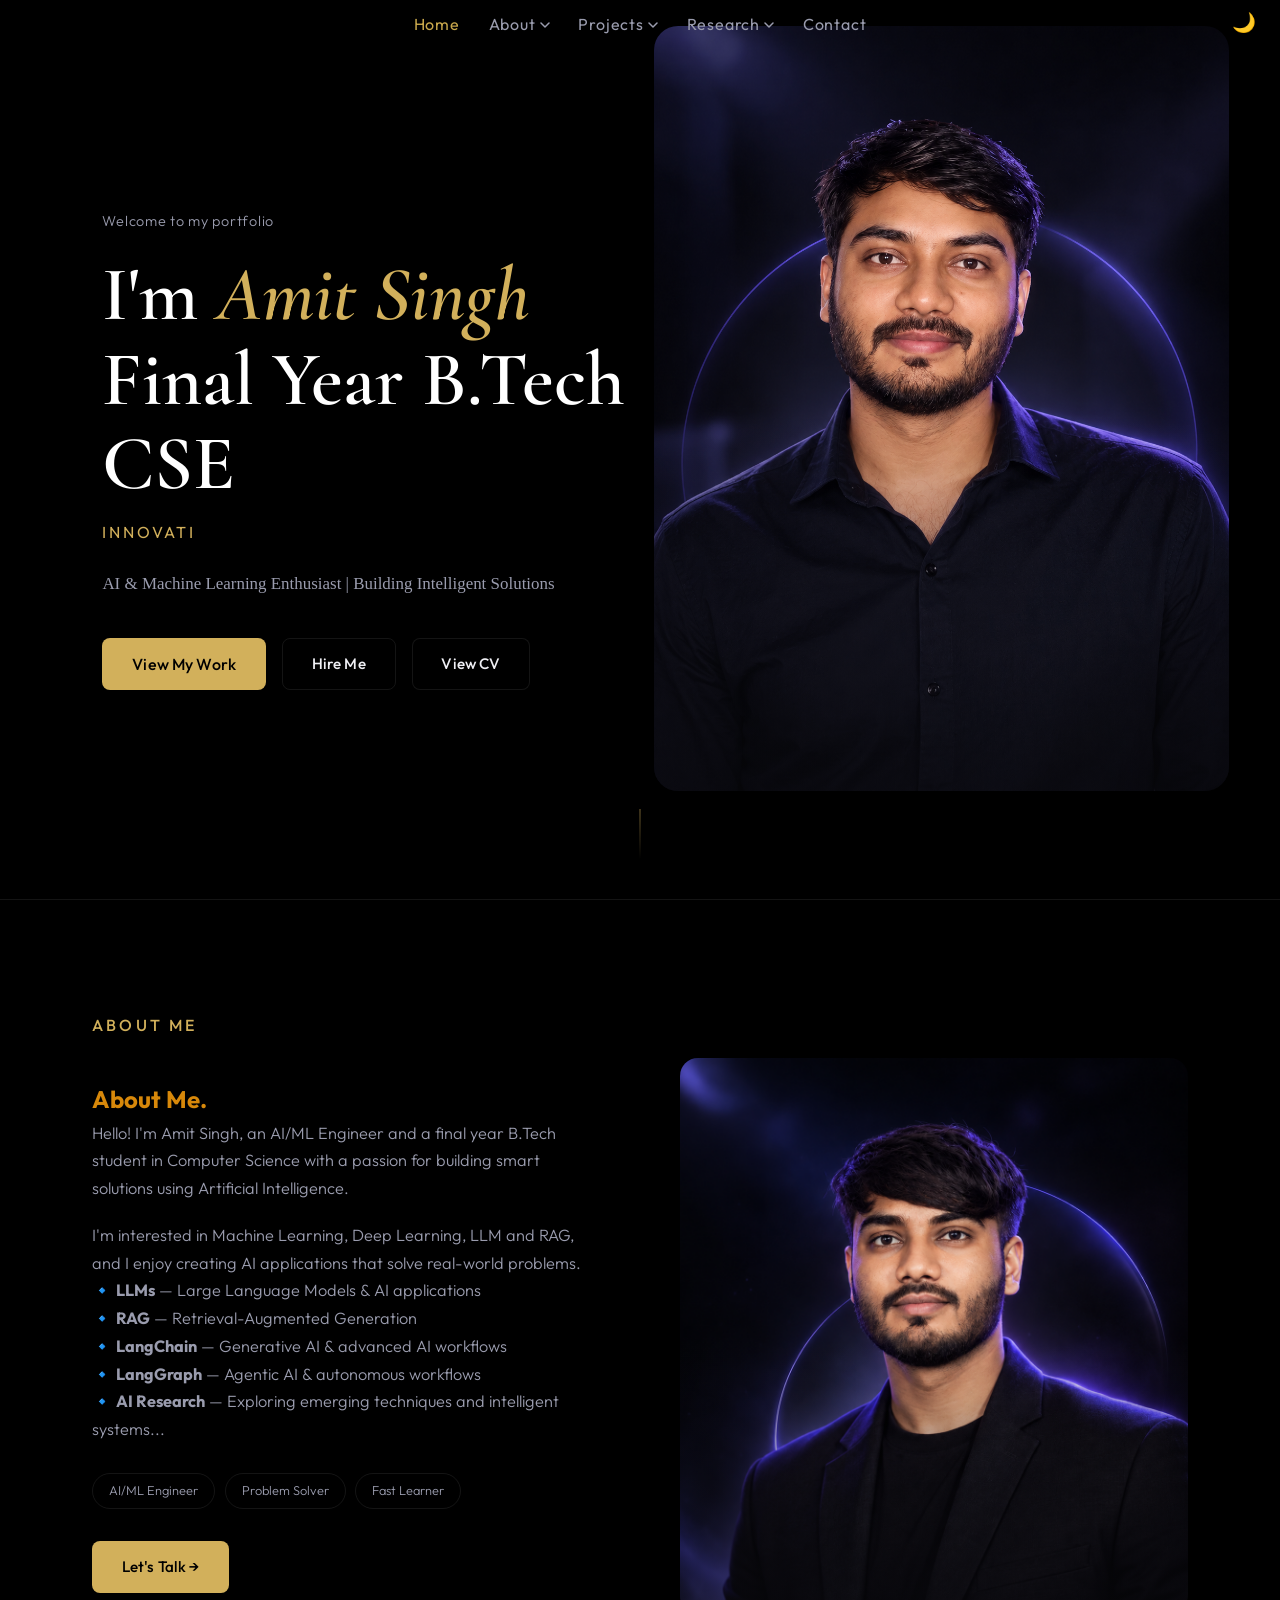
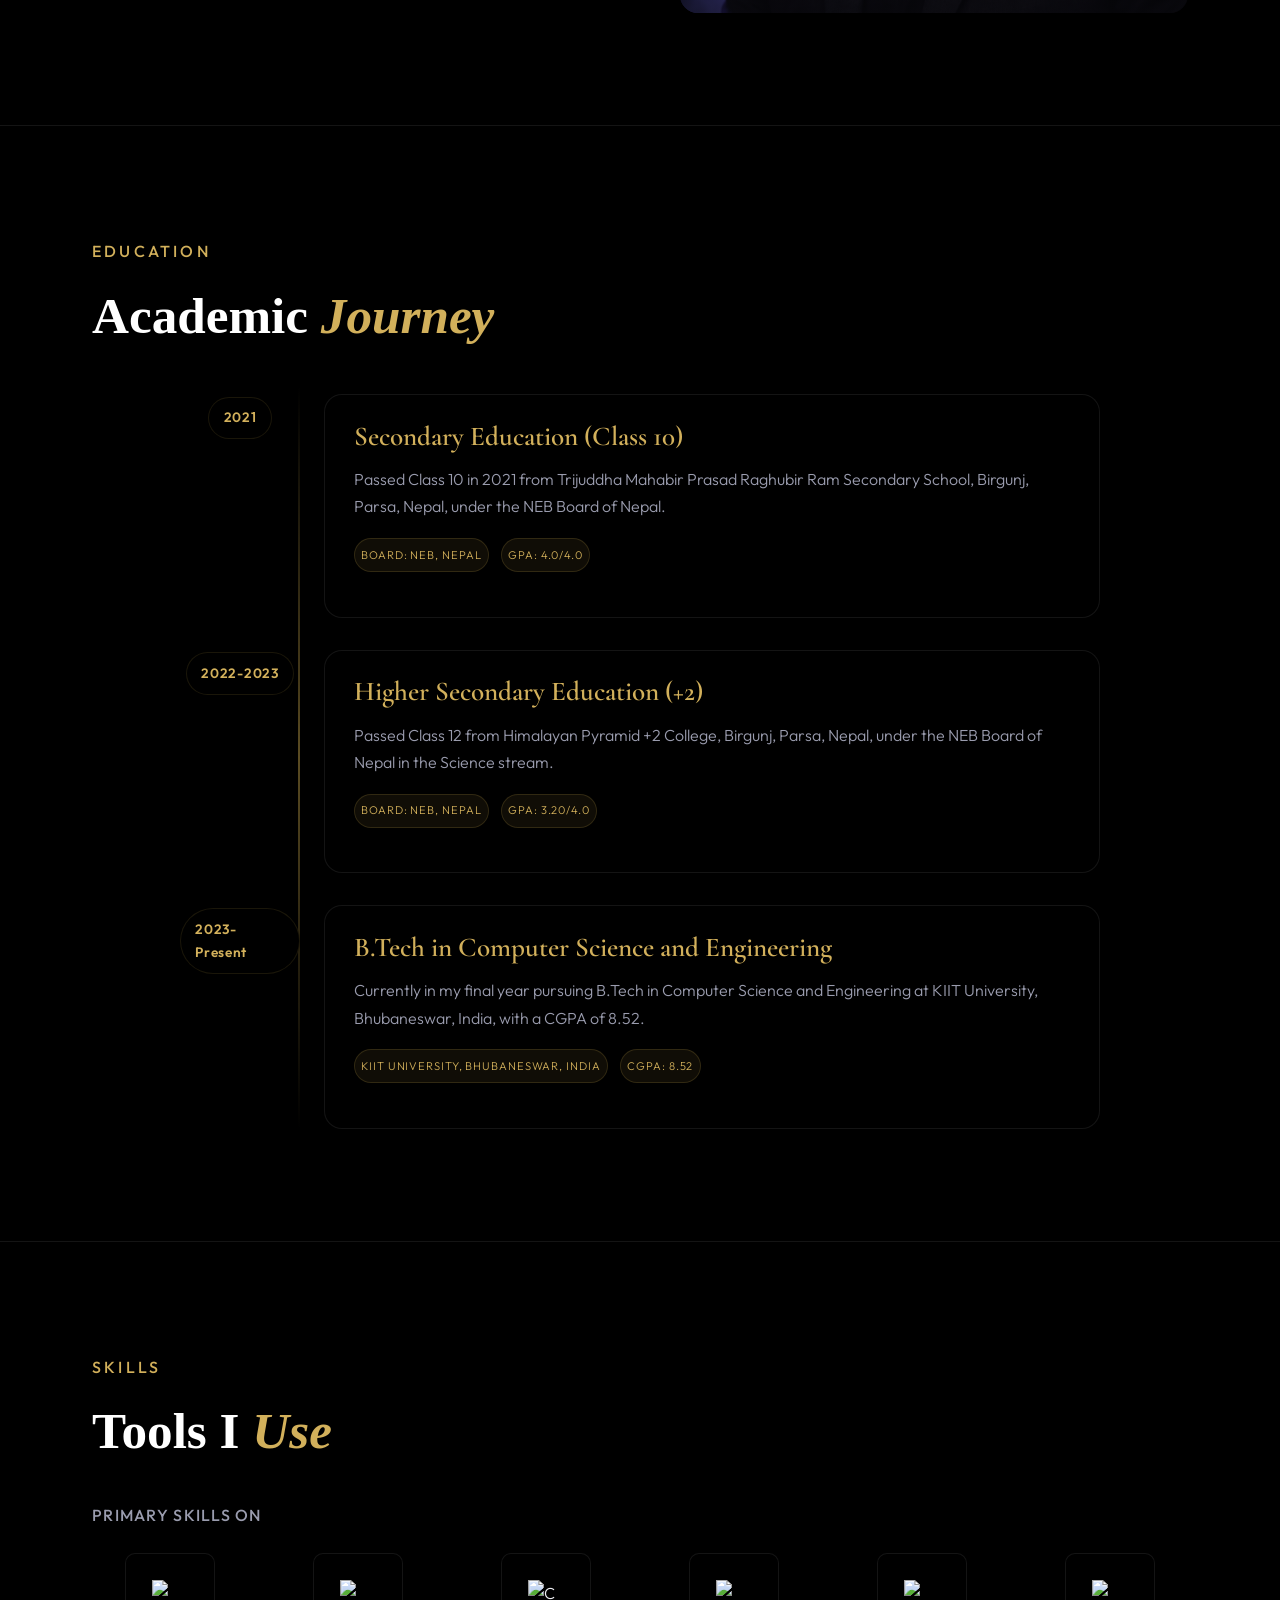
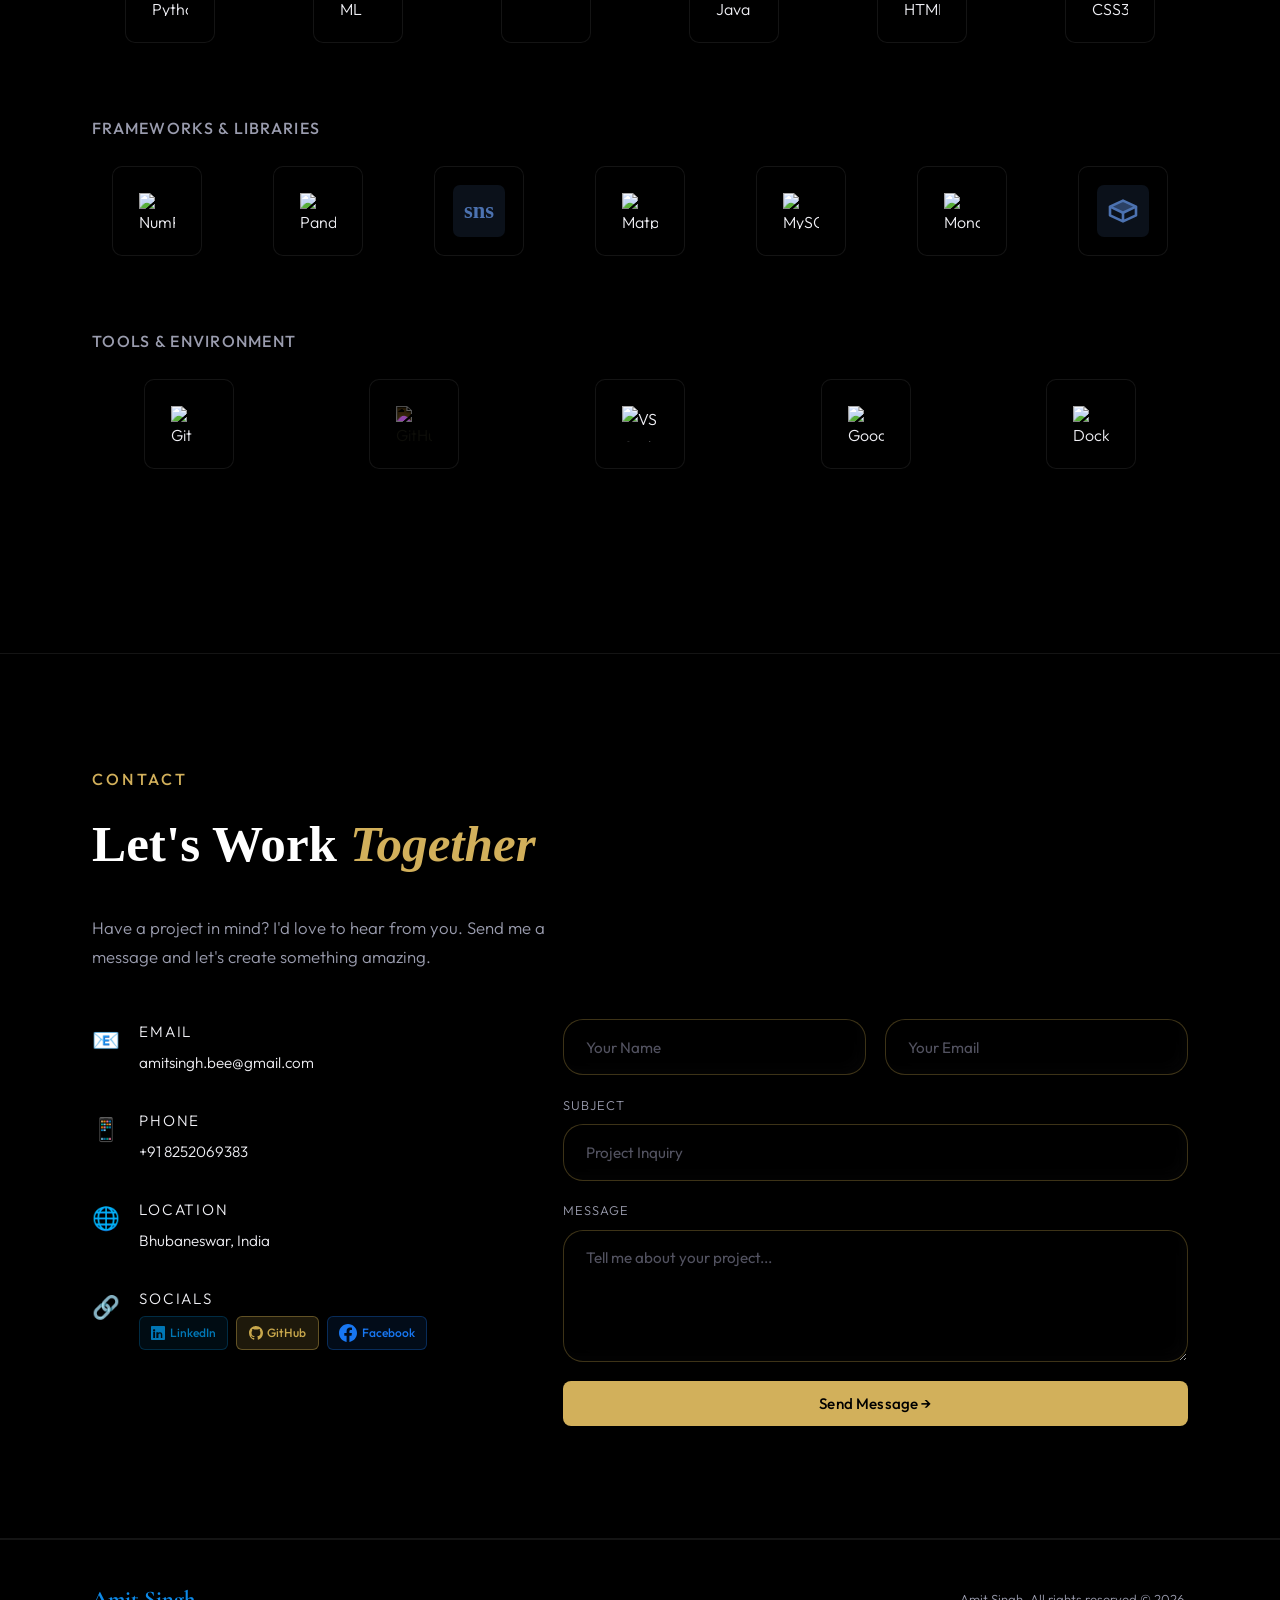
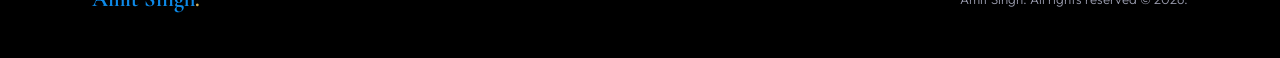
==== commit acd3c4d4: "Update portfolio theme, images, and content" ====
--- a/amit portfolio/index.html
+++ b/amit portfolio/index.html
@@ -20,7 +20,7 @@
       <ul class="nav__links">
         <li><a href="#home">Home</a></li>
         <li class="nav__dropdown">
-          <a href="#about">About</a>
+          <a href="#about" style="display: inline-flex; align-items: center; gap: 4px;">About <svg width="10" height="6" viewBox="0 0 10 6" fill="none" stroke="currentColor" stroke-width="1.5" stroke-linecap="round" stroke-linejoin="round"><path d="M1 1l4 4 4-4"/></svg></a>
           <ul class="nav__submenu">
             <li><a href="#about">About</a></li>
             <li><a href="#education">Education</a></li>
@@ -28,14 +28,14 @@
           </ul>
         </li>
         <li class="nav__dropdown">
-          <a href="#projects">Projects</a>
+          <a href="#projects" style="display: inline-flex; align-items: center; gap: 4px;">Projects <svg width="10" height="6" viewBox="0 0 10 6" fill="none" stroke="currentColor" stroke-width="1.5" stroke-linecap="round" stroke-linejoin="round"><path d="M1 1l4 4 4-4"/></svg></a>
           <ul class="nav__submenu">
             <li><a href="minor-projects.html">Minor Projects</a></li>
             <li><a href="major-projects.html">Major Projects</a></li>
           </ul>
         </li>
         <li class="nav__dropdown">
-          <a href="research.html">Research</a>
+          <a href="research.html" style="display: inline-flex; align-items: center; gap: 4px;">Research <svg width="10" height="6" viewBox="0 0 10 6" fill="none" stroke="currentColor" stroke-width="1.5" stroke-linecap="round" stroke-linejoin="round"><path d="M1 1l4 4 4-4"/></svg></a>
           <ul class="nav__submenu">
             <li><a href="research.html">Research</a></li>
             <li><a href="certificate.html">Achievements</a></li>
@@ -53,13 +53,11 @@
   <!-- ───── HERO ───── -->
   <section class="hero" id="home">
     <div class="hero__bg">
-      <div class="orb orb--1"></div>
-      <div class="orb orb--2"></div>
       <div class="grid-lines"></div>
     </div>
     <div class="hero__image-wrap">
       <div class="hero__image-frame">
-        <img src="./assets/images/image1-Photoroom.png" alt="Amit Singh" class="hero__img" />
+        <img src="./assets/images/project_image/ChatGPT Image Sep 7, 2026, 12_58_32 PM.png" alt="Amit Singh" class="hero__img" />
       </div>
     </div>
     <div class="hero__content">
@@ -91,39 +89,32 @@
     <div class="container">
       <div class="section-label">About Me</div>
       <div class="about__grid">
+        <div class="about__content">
+          <h2 class="section-titles" style="color:rgb(215, 136, 10);">About Me.</h2>
+          <p>Hello! I'm Amit Singh, an AI/ML Engineer and a final year B.Tech student in Computer Science with a passion for building smart solutions using Artificial Intelligence.</p>
+          <p>I'm interested in Machine Learning, Deep Learning, LLM and RAG, and I enjoy creating AI applications that solve real-world problems.
+            <br />🔹 <strong>LLMs</strong> — Large Language Models & AI applications
+            <br />🔹 <strong>RAG</strong> — Retrieval-Augmented Generation
+            <br />🔹 <strong>LangChain</strong> — Generative AI & advanced AI workflows
+            <br />🔹 <strong>LangGraph</strong> — Agentic AI & autonomous workflows
+            <br />🔹 <strong>AI Research</strong> — Exploring emerging techniques and intelligent systems...
+          </p>
+          <div class="about__tags">
+            <span class="tag">AI/ML Engineer</span>
+            <span class="tag">Problem Solver</span>
+            <span class="tag">Fast Learner</span>
+          </div>
+          <a href="#contact" class="btn btn--primary">Let's Talk →</a>
+        </div>
         <div class="about__visual">
           <div class="about__img-wrap">
-            <img src="./assets/images/IMG_20260408_001430.jpg-Photoroom.png" alt="About" />
+            <img src="./assets/images/project_image/ChatGPT Image Sep 7, 2026, 12_56_47 PM.png" alt="About Amit Singh" />
             <div class="about__img-overlay"></div>
           </div>
           <!-- <div class="about__exp-card">
             <span class="exp-num">5+</span>
             <span class="exp-text">Years of<br/>Experience</span>
           </div>-->
-        </div>
-        <div class="about__content">
-          <h2 class="section-title" style="color: var(--gold);">Crafting Intelligent Tools for Tomorrow</em></h2>
-          <h2 class="section-titles" style="color:rgb(215, 136, 10);">About Me.</h2>
-          <p>Hello! I'm Amit Singh, an AI/ML Engineer and a final year B.Tech student in Computer Science with a passion for building smart
-            solutions using Artificial Intelligence.
-          </p>
-          <p>I'm interested in Machine Learning, Deep Learning, and Natural Language Processing (NLP), and I enjoy
-            creating AI applications that solve real-world problems.
-          </p>
-          <p>Currently working on :
-            <br />🔹 <strong>LLM</strong> - Large Language Model.
-            <br />🔹 <strong>RAG</strong> - Retrieval Augmented Generation for intelligent applications
-            <br />🔹 <strong>LangChain</strong> - Building advanced AI chains and workflows
-          </p>
-          <p>I have a strong foundation in computer science and enjoy learning new technologies, building AI projects,
-            and improving my skills every day. My goal is to develop intelligent and scalable AI solutions that create a
-            positive impact.</p>
-          <div class="about__tags">
-            <span class="tag">AI/ML Engineer</span>
-            <span class="tag">Problem Solver</span>
-            <span class="tag">Fast Learner</span>
-          </div>
-          <a href="#contact" class="btn btn--primary">Let's Talk →</a>
         </div>
       </div>
     </div>
@@ -373,12 +364,12 @@
         <form class="contact__form" id="contactForm">
           <div class="form-row">
             <div class="form-group">
-              <label for="name">Your Name</label>
-              <input type="text" id="name" name="name" placeholder="Full name" required />
+              <label for="name" style="display: none;">Your Name</label>
+              <input type="text" id="name" name="name" placeholder="Your Name" required />
             </div>
             <div class="form-group">
-              <label for="email">Your Email</label>
-              <input type="email" id="email" name="email" placeholder="amit@example.com" required />
+              <label for="email" style="display: none;">Your Email</label>
+              <input type="email" id="email" name="email" placeholder="Your Email" required />
             </div>
           </div>
           <div class="form-group">
--- a/amit portfolio/style.css
+++ b/amit portfolio/style.css
@@ -5,18 +5,18 @@
 
 /* ── VARIABLES ── */
 :root {
-  --bg: #0a0a0f;
-  --bg2: #0f0f18;
-  --bg3: #14141f;
+  --bg: #000000;
+  --bg2: #000000;
+  --bg3: #000000;
   --hero-frame-bg: linear-gradient(180deg, var(--bg), var(--bg2));
-  --border: rgba(255, 255, 255, 0.07);
-  --gold: #c9a84c;
-  --gold-lt: #e8c96e;
-  --text: #e8e8f0;
-  --text-muted: #8888a0;
+  --border: rgba(255, 255, 255, 0.08);
+  --gold: #d2b05b;
+  --gold-lt: #e8ca77;
+  --text: #f0f0f5;
+  --text-muted: #9a9cae;
   --white: #ffffff;
-  --radius: 14px;
-  --radius-lg: 24px;
+  --radius: 10px;
+  --radius-lg: 18px;
   --font-head: 'Cormorant Garamond', serif;
   --font-body: 'Outfit', sans-serif;
   --transition: 0.3s cubic-bezier(0.4, 0, 0.2, 1);
@@ -24,15 +24,15 @@
 
 /* ── LIGHT MODE VARIABLES ── */
 body.light-mode {
-  --bg: #ffffff;
-  --bg2: #f9f9fb;
-  --bg3: #f7f7f9;
-  --border: rgba(0, 0, 0, 0.12);
-  --gold: #db770d;
-  --gold-lt: #cd5b0a;
-  --text: #1a1a24;
-  --text-muted: #09090b;
-  --white: #010111;
+  --bg: #fbfbfc;
+  --bg2: #ffffff;
+  --bg3: #f2f2f4;
+  --border: rgba(0, 0, 0, 0.06);
+  --gold: #b28a2a;
+  --gold-lt: #cba342;
+  --text: #1d1d20;
+  --text-muted: #6a6a75;
+  --white: #000000;
 }
 
 /* ── RESET ── */
@@ -89,6 +89,7 @@
 /* ── SECTION BASICS ── */
 .section {
   padding: 7rem 0;
+  border-bottom: 1px solid var(--border);
 }
 
 .section-label {
@@ -143,29 +144,30 @@
   display: inline-flex;
   align-items: center;
   gap: 0.5rem;
-  padding: 0.85rem 2rem;
-  border-radius: 50px;
-  font-size: 0.9rem;
+  padding: 0.75rem 1.8rem;
+  border-radius: 8px;
+  font-size: 0.95rem;
   font-weight: 500;
   cursor: pointer;
-  transition: var(--transition);
-  letter-spacing: 0.02em;
-  border: none;
+  transition: all 0.2s ease-in-out;
+  letter-spacing: 0.01em;
+  border: 1px solid transparent;
 }
 
 .btn--primary {
   background: var(--gold);
   color: var(--bg);
+  box-shadow: 0 2px 8px rgba(0, 0, 0, 0.1);
 }
 
 .btn--primary:hover {
   background: var(--gold-lt);
-  transform: translateY(-2px);
-  box-shadow: 0 8px 30px rgba(201, 168, 76, 0.3);
+  transform: translateY(-1px);
+  box-shadow: 0 4px 14px rgba(0, 0, 0, 0.15);
 }
 
 body.light-mode .btn--primary {
-  color: #1a1a24;
+  color: #ffffff;
 }
 
 .btn--outline {
@@ -177,16 +179,19 @@
 .btn--outline:hover {
   border-color: var(--gold);
   color: var(--gold);
+  background: rgba(210, 176, 91, 0.05);
 }
 
 .btn--secondary {
-  background: linear-gradient(135deg, #7bd5ed 0%, #569eea 100%);
-  color: white;
+  background: var(--bg2);
+  color: var(--text);
+  border: 1px solid var(--border);
 }
 
 .btn--secondary:hover {
-  transform: translateY(-2px);
-  box-shadow: 0 8px 30px rgba(19, 166, 161, 0.4);
+  transform: translateY(-1px);
+  box-shadow: 0 4px 14px rgba(0, 0, 0, 0.08);
+  border-color: var(--gold);
 }
 
 .btn--full {
@@ -402,6 +407,7 @@
   width: 100%;
   margin: 0 auto;
   isolation: isolate;
+  border-bottom: 1px solid var(--border);
 }
 
 .hero::before {
@@ -860,12 +866,12 @@
 .education-card {
   position: relative;
   overflow: hidden;
-  background: rgba(255, 255, 255, 0.02);
+  background: var(--bg2);
   border: 1px solid var(--border);
   border-radius: var(--radius-lg);
   padding: 1.6rem 1.8rem;
-  box-shadow: 0 12px 40px rgba(0, 0, 0, 0.18);
-  transition: var(--transition);
+  box-shadow: 0 4px 20px rgba(0, 0, 0, 0.05);
+  transition: all 0.3s ease;
 }
 
 .education-card::before {
@@ -877,9 +883,9 @@
 }
 
 .education-card:hover {
-  transform: translateY(-4px);
-  border-color: rgba(201, 168, 76, 0.25);
-  box-shadow: 0 18px 50px rgba(0, 0, 0, 0.28);
+  transform: translateY(-2px);
+  border-color: rgba(201, 168, 76, 0.2);
+  box-shadow: 0 8px 30px rgba(0, 0, 0, 0.08);
 }
 
 .education-card h3 {
@@ -1290,25 +1296,31 @@
 
 .form-group input,
 .form-group textarea {
-  background: var(--bg3);
-  border: 1px solid var(--border);
-  border-radius: var(--radius);
-  padding: 0.85rem 1.1rem;
+  background: var(--bg);
+  border: 1px solid rgba(201, 168, 76, 0.3);
+  border-radius: 20px;
+  padding: 1.1rem 1.4rem;
   color: var(--text);
-  font-size: 0.92rem;
+  font-size: 0.95rem;
   outline: none;
-  transition: border-color 0.25s;
+  transition: all 0.3s ease;
   resize: vertical;
+  box-shadow: inset 6px 6px 12px rgba(0, 0, 0, 0.5),
+    inset -6px -6px 12px rgba(255, 255, 255, 0.02);
 }
 
 .form-group input::placeholder,
 .form-group textarea::placeholder {
-  color: rgba(136, 136, 160, 0.5);
+  color: rgba(136, 136, 160, 0.6);
+  font-weight: 400;
 }
 
 .form-group input:focus,
 .form-group textarea:focus {
-  border-color: var(--gold);
+  border-color: rgba(201, 168, 76, 0.4);
+  box-shadow: inset 6px 6px 12px rgba(0, 0, 0, 0.6),
+    inset -6px -6px 12px rgba(255, 255, 255, 0.03),
+    0 0 12px rgba(201, 168, 76, 0.15);
 }
 
 .form-success {
@@ -1421,21 +1433,22 @@
 .tool-icon-card {
   width: 90px;
   height: 90px;
-  background: var(--bg3);
+  background: var(--bg2);
   border: 1px solid var(--border);
   border-radius: var(--radius);
   display: flex;
   align-items: center;
   justify-content: center;
   cursor: pointer;
-  transition: var(--transition);
+  box-shadow: 0 2px 10px rgba(0, 0, 0, 0.02);
+  transition: all 0.25s ease;
   position: relative;
 }
 
 .tool-icon-card:hover {
-  border-color: var(--gold);
-  transform: translateY(-4px);
-  box-shadow: 0 8px 24px rgba(201, 168, 76, 0.15);
+  border-color: rgba(201, 168, 76, 0.3);
+  transform: translateY(-2px);
+  box-shadow: 0 4px 15px rgba(0, 0, 0, 0.06);
 }
 
 .tool-icon-card img {
@@ -1476,13 +1489,16 @@
     text-align: center;
     padding-top: 8rem;
   }
+
   .hero__content {
     max-width: 100%;
     align-items: center;
   }
+
   .hero__actions {
     justify-content: center;
   }
+
   .hero__image-wrap {
     position: relative;
     width: 100%;
@@ -1492,11 +1508,13 @@
     justify-content: center;
     margin-top: 3rem;
   }
+
   .hero__image-frame {
     width: 350px;
     margin: 0 auto;
     display: block;
   }
+
   .hero__img {
     height: auto;
     max-height: 50vh;
